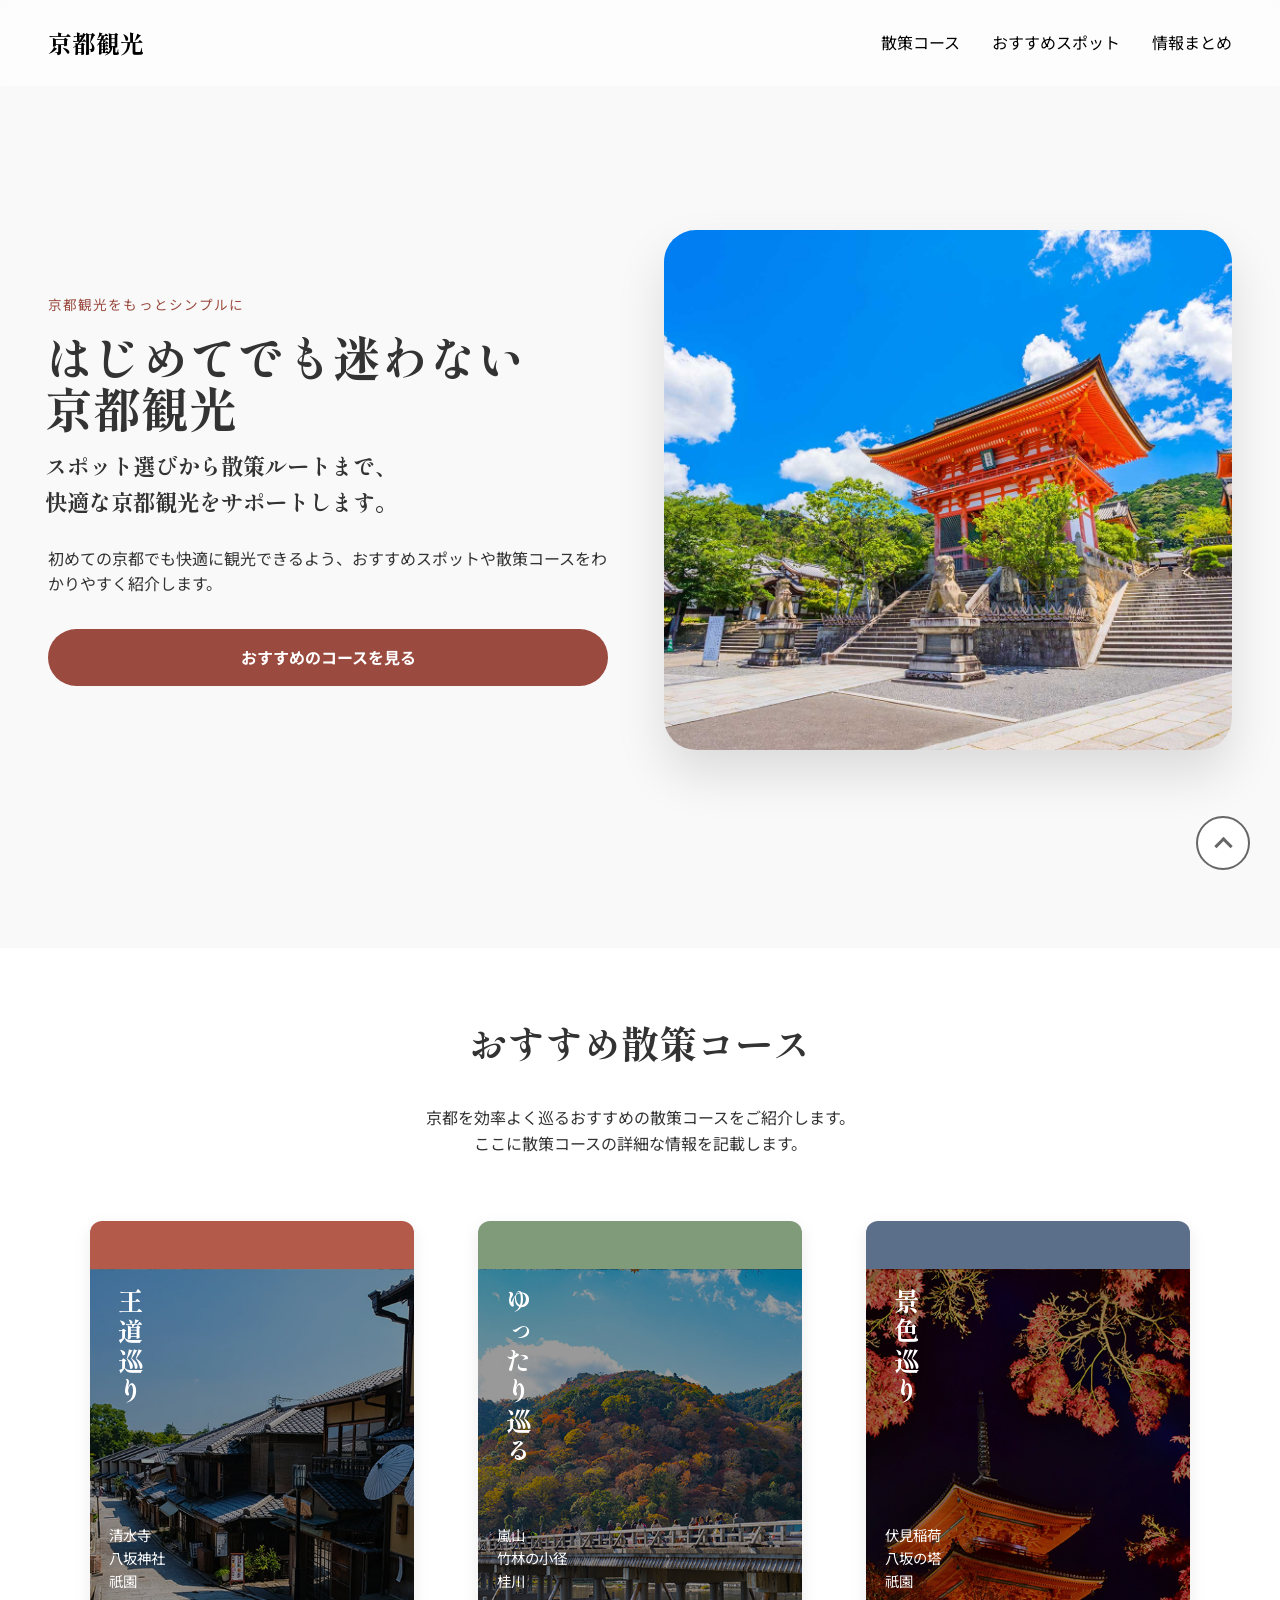
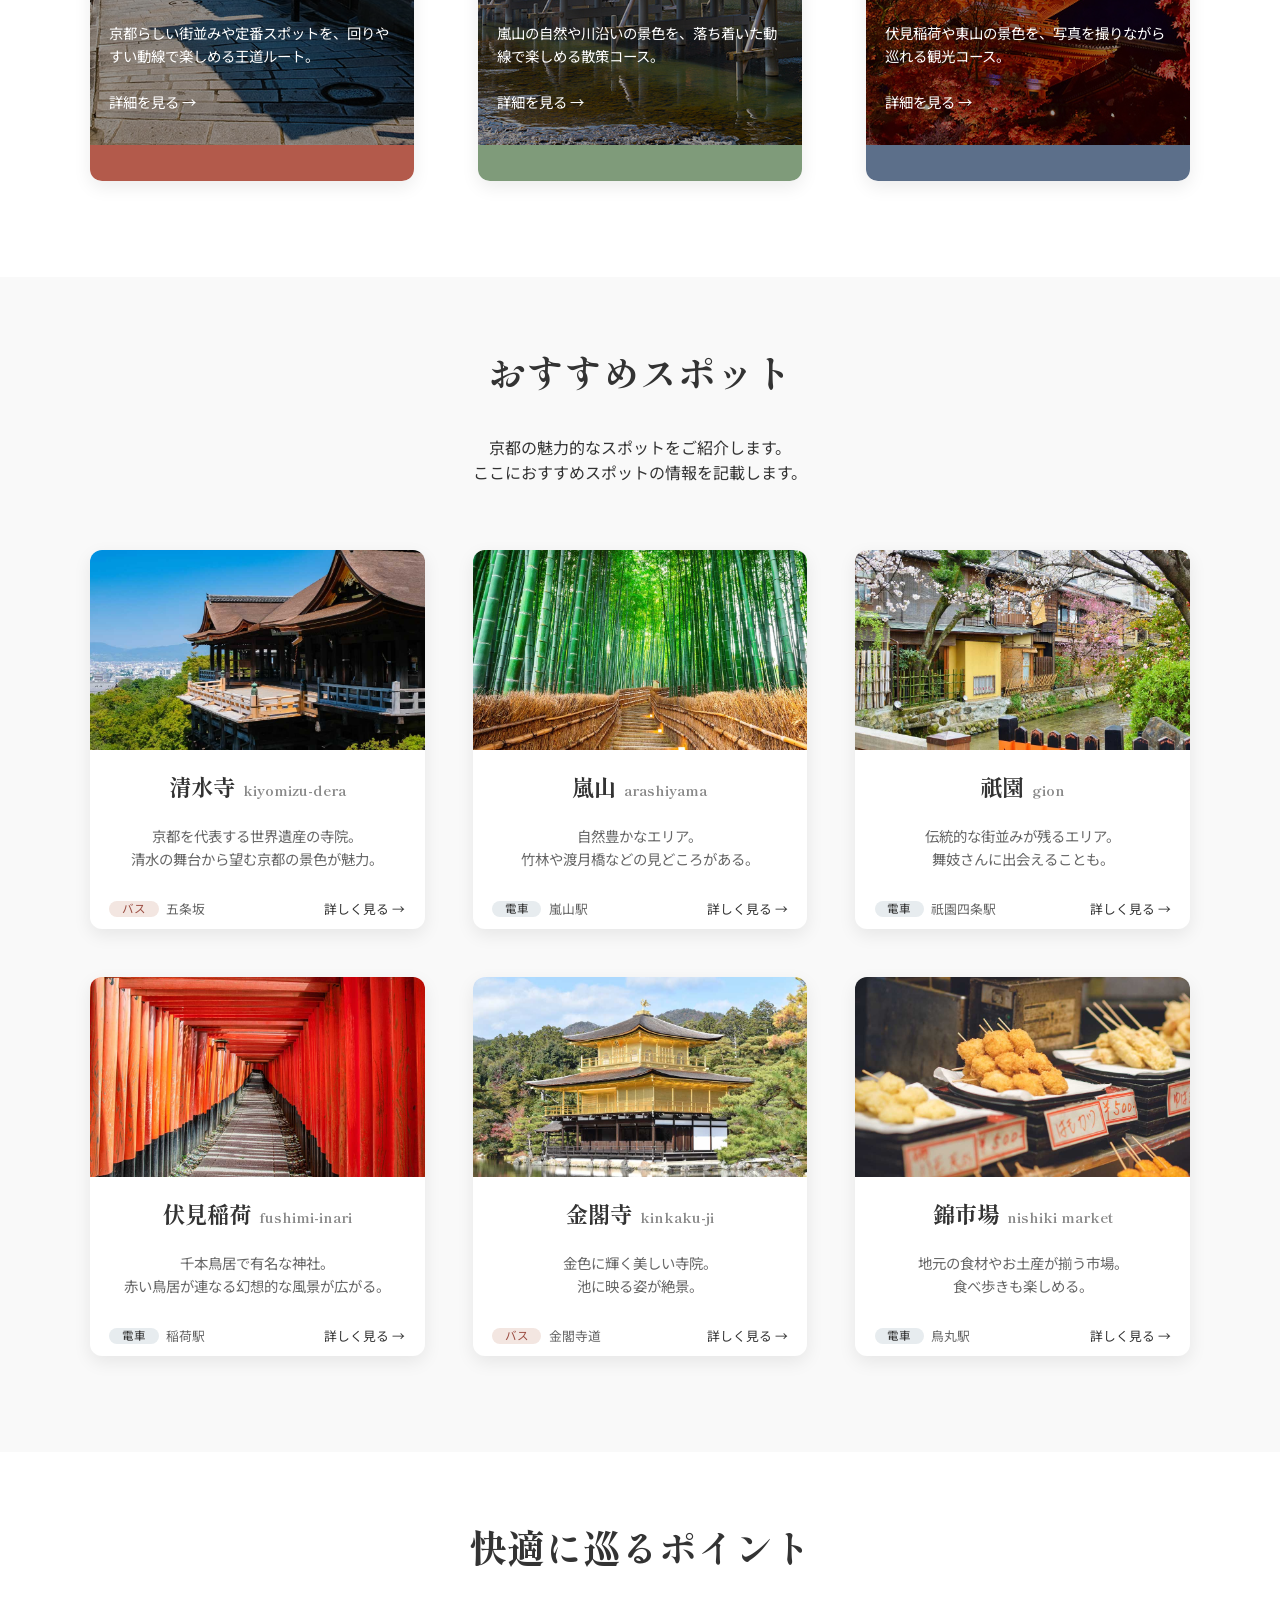
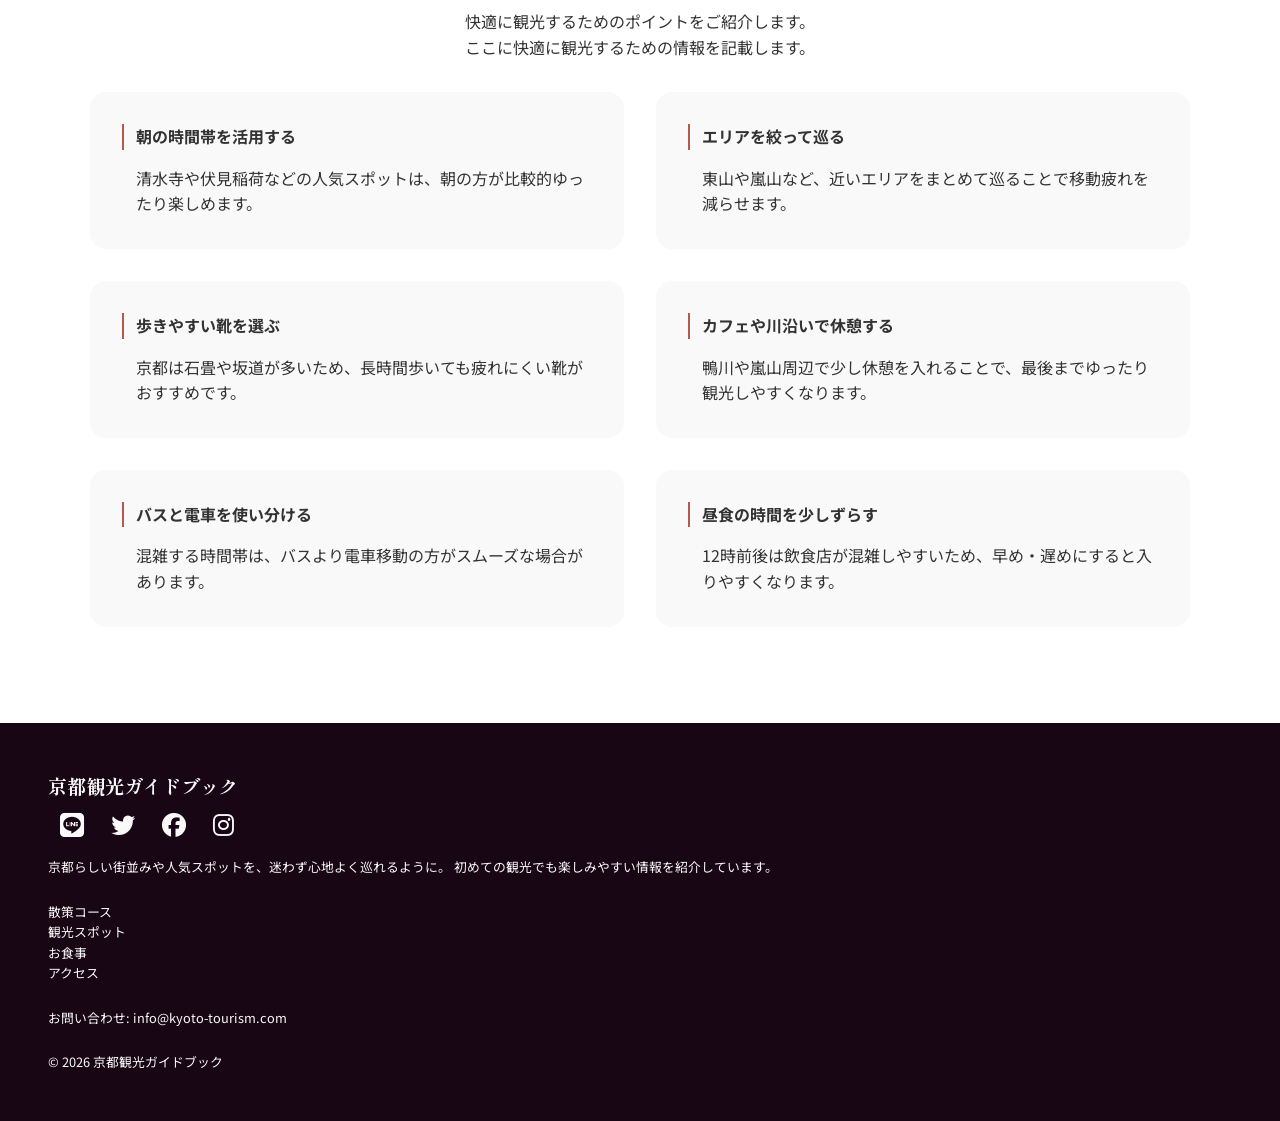
==== index.html @ 5ef88500 "テストプッシュ１回目" ====
<!DOCTYPE html>
<html>

<head>
    <meta charset="utf-8">
    <meta name="viewport" content="width=device-width, initial-scale=1.0">
    <link rel="stylesheet" href="css/stylecss.css">
    <link rel="preconnect" href="https://fonts.googleapis.com">
    <link rel="preconnect" href="https://fonts.gstatic.com" crossorigin>
    <link
        href="https://fonts.googleapis.com/css2?family=Noto+Sans+JP:wght@400;500;700&family=Shippori+Mincho:wght@400;500;700&display=swap"
        rel="stylesheet">
    <link rel="stylesheet" href="https://cdnjs.cloudflare.com/ajax/libs/font-awesome/6.5.1/css/all.min.css">
    <title>京都観光 ―― 迷わず楽しむガイドブック</title>
</head>

<body>

    <nav id="hamburger-nav">
        <div class="hamburger-menu">
            <div class="hamburger-icon" onclick="toggleMenu()">
                <span></span>
                <span></span>
                <span></span>
            </div>
            <div id="hamburger-links">
                <ul>
                    <li><a href="index.html" onclick="toggleMenu()">トップページ
                            <p>トップページに戻ります。</p>
                        </a>
                    </li>
                    <span></span>
                    <li><a href="#course-section" onclick="toggleMenu()">散策コース
                            <p>効率よく巡るおすすめの散策コースをご紹介します。</p>
                        </a>
                    </li>
                    <span></span>
                    <li><a href="#spot-section" onclick="toggleMenu()">おすすめスポット
                            <p>魅力的なスポットをご紹介します。</p>
                        </a>
                    </li>
                    <span></span>
                    <li><a href="#info-section" onclick="toggleMenu()">情報まとめ
                            <p>快適に観光するためのポイントをご紹介します。</p>
                        </a>
                    </li>
                    <span></span>
                </ul>
            </div>
        </div>
    </nav>

    <a class="pagetop" href="#">
        <div class="pagetop__arrow"></div>
    </a>

    <div class="page-content" onclick="toggleMenu()"></div>

    <header>

        <!-- headerメニュー -->

        <div class="header-container">
            <h2>
                <a href="index.html">京都観光</a>
            </h2>
            <nav id="menu-nav">
                <ul>
                    <li><a href="#course-section">散策コース</a></li>
                    <li><a href="#spot-section">おすすめスポット</a></li>
                    <li><a href="#info-section">情報まとめ</a></li>
                </ul>
            </nav>
        </div>
    </header>

    <!-- ヒーロー -->

    <main class="main-box">
        <div class="main-text">
            <p class="eyebrow">京都観光をもっとシンプルに</p>
            <h1>はじめてでも迷わない<br>京都観光</h1>
            <h2>スポット選びから散策ルートまで、<br>快適な京都観光をサポートします。</h2>
            <p>初めての京都でも快適に観光できるよう、おすすめスポットや散策コースをわかりやすく紹介します。</p>
            <a class="hero-button" href="#course-section">おすすめのコースを見る</a>
        </div>
        <div class="main-bg"></div>
    </main>

    <!-- 散策コース -->

    <section class="section-box" id="course-section">
        <h2 class="section-title">おすすめ散策コース</h2>
        <p>京都を効率よく巡るおすすめの散策コースをご紹介します。</p>
        <p>ここに散策コースの詳細な情報を記載します。</p>

        <!-- ここからリスト -->
        <ul class="course-list">
            <li class="course-card">
                <a href="course/course_01.html">
                    <div class="card-head course-1"></div>
                    <div class="card-content course-img" id="course-img-1">
                        <div class="course-title">
                            <h3>王道巡り</h3>
                            <p class="course-spots" id="course-spots-1">
                                清水寺<br>
                                八坂神社<br>
                                祇園<br>
                                <span class="space-1"></span>
                                京都らしい街並みや定番スポットを、回りやすい動線で楽しめる王道ルート。<br>
                                <span class="space-2"></span>
                                <span>詳細を見る →</span>
                            </p>
                        </div>
                    </div>
                    <div class="card-foot course-1"></div>
                </a>
            </li>
            <li class="course-card">
                <a href="course/course_02.html">
                    <div class="card-head course-2"></div>
                    <div class="card-content course-img" id="course-img-2">
                        <div class="course-title">
                            <h3>ゆったり巡る</h3>
                            <p class="course-spots" id="course-spots-2">
                                嵐山<br>
                                竹林の小径<br>
                                桂川<br>
                                <span class="space-1"></span>
                                嵐山の自然や川沿いの景色を、<br class="br-mobile">落ち着いた動線で楽しめる散策コース。<br>
                                <span class="space-2"></span>
                                <span>詳細を見る → <span>
                            </p>
                        </div>
                    </div>
                    <div class="card-foot course-2"></div>
                </a>
            </li>
            <li class="course-card">
                <a href="course/course_03.html">
                    <div class="card-head course-3"></div>
                    <div class="card-content course-img" id="course-img-3">
                        <div class="course-title">
                            <h3>景色巡り</h3>
                            <p class="course-spots" id="course-spots-3">
                                伏見稲荷<br>
                                八坂の塔<br>
                                祇園<br>
                                <span class="space-1"></span>
                                伏見稲荷や東山の景色を、<br class="br-mobile">写真を撮りながら巡れる観光コース。<br>
                                <span class="space-2"></span>
                                <span>詳細を見る → </span>
                            </p>
                        </div>
                    </div>
                    <div class="card-foot course-3"></div>
                </a>
            </li>
        </ul>
    </section>

    <!-- おすすめスポット -->

    <section class="section-box" id="spot-section">
        <h2 class="section-title">おすすめスポット</h2>
        <p>京都の魅力的なスポットをご紹介します。</p>
        <p>ここにおすすめスポットの情報を記載します。</p>


        <!-- ここからリスト -->
        <ul class="section-list">
            <li>
                <a href="spot/spot_01.html">
                    <img src="images/list-img-1.jpg" alt="清水寺">
                    <div class="card-content spot-title">
                        <h3>清水寺<span class="english-title">kiyomizu-dera</span></h3>
                        <p>京都を代表する世界遺産の寺院。<br>
                            清水の舞台から望む京都の景色が魅力。</p>
                        <div class="card-detail">
                            <span class="card-station"> <span class="transport-badge bus">バス</span>
                                五条坂
                            </span>
                            <span class="card-link">詳しく見る →</span>
                        </div>
                    </div>
                </a>
            </li>
            <li>
                <a href="spot/spot_02.html">
                    <img src="images/list-img-2.jpg" alt="嵐山">
                    <div class="card-content spot-title">
                        <h3>嵐山<span class="english-title">arashiyama</span></h3>
                        <p>自然豊かなエリア。<br>
                            竹林や渡月橋などの見どころがある。</p>
                        <div class="card-detail">
                            <span class="card-station"> <span class="transport-badge train">電車</span>
                                嵐山駅
                            </span>
                            <span class="card-link">詳しく見る →</span>
                        </div>
                    </div>
                </a>
            </li>
            <li>
                <a href="spot/spot_03.html">
                    <img src="images/list-img-3.jpg" alt="祇園">
                    <div class="card-content spot-title">
                        <h3>祇園<span class="english-title">gion</span></h3>
                        <p>伝統的な街並みが残るエリア。<br>
                            舞妓さんに出会えることも。</p>
                        <div class="card-detail">
                            <span class="card-station"> <span class="transport-badge train">電車</span>
                                祇園四条駅
                            </span>
                            <span class="card-link">詳しく見る →</span>
                        </div>
                    </div>
                </a>
            </li>
            <li>
                <a href="spot/spot_04.html">
                    <img src="images/list-img-4.jpg" alt="伏見稲荷">
                    <div class="card-content spot-title">
                        <h3>伏見稲荷<span class="english-title">fushimi-inari</span></h3>
                        <p>千本鳥居で有名な神社。<br>
                            赤い鳥居が連なる幻想的な風景が広がる。</p>
                        <div class="card-detail">
                            <span class="card-station"> <span class="transport-badge train">電車</span>
                                稲荷駅
                            </span>
                            <span class="card-link">詳しく見る →</span>
                        </div>
                    </div>
                </a>
            </li>
            <li>
                <a href="spot/spot_05.html">
                    <img src="images/list-img-5.jpg" alt="金閣寺">
                    <div class="card-content spot-title">
                        <h3>金閣寺<span class="english-title">kinkaku-ji</span></h3>
                        <p>金色に輝く美しい寺院。<br>
                            池に映る姿が絶景。</p>
                        <div class="card-detail">
                            <span class="card-station"> <span class="transport-badge bus">バス</span>
                                金閣寺道
                            </span>
                            <span class="card-link">詳しく見る →</span>
                        </div>
                    </div>
                </a>
            </li>

            <li>
                <a href="spot/spot_06.html">
                    <img src="images/list-img-6.jpg" alt="錦市場">
                    <div class="card-content spot-title">
                        <h3>錦市場<span class="english-title">nishiki market</span></h3>
                        <p>地元の食材やお土産が揃う市場。<br>
                            食べ歩きも楽しめる。</p>
                        <div class="card-detail">
                            <span class="card-station"><span class="transport-badge train">電車</span>
                                鳥丸駅
                            </span>
                            <span class="card-link">詳しく見る →</span>
                        </div>
                    </div>
                </a>
            </li>
        </ul>
    </section>

    <!-- 情報まとめ -->

    <section class="section-box" id="info-section">
        <h2 class="section-title">快適に巡るポイント</h2>
        <p>快適に観光するためのポイントをご紹介します。</p>
        <p>ここに快適に観光するための情報を記載します。</p>

        <div class="info-list">
            <div class="info-item">
                <h4>朝の時間帯を活用する</h4>
                <p>清水寺や伏見稲荷などの人気スポットは、朝の方が比較的ゆったり楽しめます。</p>
            </div>
            <div class="info-item">
                <h4>エリアを絞って巡る</h4>
                <p>東山や嵐山など、近いエリアをまとめて巡ることで移動疲れを減らせます。</p>
            </div>
            <div class="info-item">
                <h4>歩きやすい靴を選ぶ</h4>
                <p>京都は石畳や坂道が多いため、長時間歩いても疲れにくい靴がおすすめです。</p>
            </div>
            <div class="info-item">
                <h4>カフェや川沿いで休憩する</h4>
                <p>鴨川や嵐山周辺で少し休憩を入れることで、最後までゆったり観光しやすくなります。</p>
            </div>
            <div class="info-item">
                <h4>バスと電車を使い分ける</h4>
                <p>混雑する時間帯は、バスより電車移動の方がスムーズな場合があります。</p>
            </div>
            <div class="info-item">
                <h4>昼食の時間を少しずらす</h4>
                <p>12時前後は飲食店が混雑しやすいため、早め・遅めにすると入りやすくなります。</p>
            </div>
        </div>
    </section>
    <footer class="footer">
        <div class="footer-content">
            <h2>京都観光ガイドブック</h2>
            <i class="fa-brands fa-line"></i>
            <i class="fa-brands fa-twitter"></i>
            <i class="fa-brands fa-facebook"></i>
            <i class="fa-brands fa-instagram"></i>

            <p>京都らしい街並みや人気スポットを、迷わず心地よく巡れるように。
                初めての観光でも楽しみやすい情報を紹介しています。</p>
            <nav class="footer-nav">
                <ul>
                    <li><a href="#">散策コース</a></li>
                    <li><a href="#">観光スポット</a></li>
                    <li><a href="#">お食事</a></li>
                    <li><a href="#">アクセス</a></li>
                </ul>
            </nav>
            <p class="contact-info">お問い合わせ: <a href="mailto:info@kyoto-tourism.com">info@kyoto-tourism.com</a></p>
        </div>
        <p>&copy; 2026 京都観光ガイドブック</p>
    </footer>
    <script src="js/script.js"></script>
</body>

</html>
---- css/stylecss.css ----
@charset "utf-8";

:root {
    /* Primary Colors */
    --color-primary: #9a4a3f;
    --color-primary-dark: #7d3b34;
    --color-primary-medium: #b35a4b;
    
    /* Course Colors */
    --color-course-1: #b35a4b;
    --color-course-2: #7f9b7a;
    --color-course-3: #5c6f8a;
    
    /* Neutral Colors */
    --color-white: #fff;
    --color-bg-light: #f9f9f9;
    --color-bg-light-gray: #e5e4e6;
    --color-light-badge: #f3e6e1;
    
    /* Text Colors */
    --color-text-dark: #333;
    --color-text-lighter: #666;
    --color-text-lightest: #888;

    
    /* Gray Shades */
    --color-gray-light: #ddd;
    --color-gray-medium: #afafb0;
    --color-gray-badge: #e7ecef;
    
    /* Dark Colors */
    --color-dark-footer: #180614;
    --color-black: #000;
}

* {
    padding: 0;
    margin: 0;
}

html {
    overflow-y: scroll;
    scroll-behavior: smooth;
}

body {
    font-family: 'Noto Sans JP', sans-serif;
    line-height: 1.6;
    background-color: var(--color-bg-light);
    color: var(--color-text-dark);
    padding-top: 80px;
}

h1,
h2,
h3,
strong {
    font-family: 'Shippori Mincho', serif;
    font-weight: 700;
}

li {
    list-style: none;
}

a {
    text-decoration: none;
}

/* ヘッダー */
header {
    position: fixed;
    font-size: 16px;
    padding: 1.5rem 3rem;
    background-color: rgba(255, 255, 255, 0.6);
    backdrop-filter: blur(8px);
    -webkit-backdrop-filter: blur(8px);
    display: flex;
    justify-content: space-between;
    top: 0;
    left: 0;
    width: 100%;
    z-index: 1000;
    box-sizing: border-box;
    transition: background-color 0.4s ease, backdrop-filter 0.4s ease;
}

header a {
    text-decoration: none;
    color: var(--color-black);
}

.header-container {
    display: flex;
    justify-content: space-between;
    align-items: center;
    width: 100%;
}

#menu-nav ul {
    display: flex;
    list-style: none;
    gap: 2rem;
}

/* ハンバーガーメニュー */

#hamburger-nav {
    display: none;
}

.hamburger-icon {
    position: fixed;
    top: 1rem;
    right: 2rem;
    display: flex;
    flex-direction: column;
    justify-content: space-between;
    height: 24px;
    width: 30px;
    cursor: pointer;
    z-index: 1040;
}

.hamburger-icon span {
    display: block;
    width: 100%;
    height: 2px;
    background-color: var(--color-black);
}

#hamburger-links {
    position: fixed;
    top: 0;
    right: 0;
    width: 60%;
    height: 100vh;
    background: var(--color-bg-light-gray);
    border-radius: 32px 0 0 32px;
    z-index: 1030;
    transform: translateX(100%);
    transition: transform 0.4s ease;
}

#hamburger-links.open {
    transform: translateX(0);
}

#hamburger-links ul {
    display: flex;
    flex-direction: column;
    justify-content: flex-start;
    height: 60%;
    padding: 8rem 3rem 0;
    list-style: none;
    z-index: 1020;
}

#hamburger-links a {
    font-size: 1rem;
    color: var(--color-black);
    text-decoration: none;
}

#hamburger-links li {
    list-style: none;
    margin-top: 20px;
}


#hamburger-links span {
    display: block;
    width: 100%;
    height: 2px;
    background-color: var(--color-black);
    margin-bottom: 20px;
}

#hamburger-links p {
    color: var(--color-text-lighter);
    font-size: 0.6rem;
    margin-bottom: 8px;
}

/* アイコン変形 */

.hamburger-icon span:first-child {
    opacity: 1;
    transform: none;
}

.hamburger-icon.open span:first-child {
    transform: rotate(45deg) translate(10px, 5px);
}

.hamburger-icon.open span:nth-child(2) {
    opacity: 0;
}

.hamburger-icon.open span:last-child {
    transform: rotate(-45deg) translate(10px, -5px);
}

.hamburger-icon.open {
    transform: translateX(-20px);
}

.hamburger-icon span {
    transition: transform 0.3s ease, opacity 0.3s ease;
}

/* ブラー */

.page-content {
    position: fixed;
    inset: 0;
    backdrop-filter: blur(4px);
    -webkit-backdrop-filter: blur(4px);
    background: rgba(255, 255, 255, 0.1);
    opacity: 0;
    visibility: hidden;
    pointer-events: none;
    transition: opacity 0.4s ease, visibility 0.4s ease;
    z-index: 1010;
}

.page-content.blur {
    opacity: 1;
    visibility: visible;
    pointer-events: auto;
}

/* ページ全体のスクロール制御 */

body.no-scroll,
html.no-scroll {
    overflow: hidden;
}

/* 下線アニメーション */
#menu-nav a {
    display: inline-block;
    padding: 5px 0;
    position: relative;
    color: var(--color-black);
    text-decoration: none;
}

#menu-nav a::after {
    content: "";
    position: absolute;
    left: 0;
    bottom: 0;
    width: 100%;
    height: 1px;
    background-color: var(--color-black);
    transform: scaleX(0);
    transform-origin: left center;
    transition: transform 0.3s ease;
}

#menu-nav a:hover::after,
#menu-nav a:focus::after {
    transform: scaleX(1);
}

/* トップページに移動 */

.pagetop {
    height: 50px;
    width: 50px;
    position: fixed;
    right: 30px;
    bottom: 30px;
    background: var(--color-white);
    border: solid 2px var(--color-text-lighter);
    border-radius: 50%;
    display: flex;
    justify-content: center;
    align-items: center;
    z-index: 10;
}

.pagetop__arrow {
    height: 10px;
    width: 10px;
    border-top: 3px solid var(--color-text-lighter);
    border-right: 3px solid var(--color-text-lighter);
    transform: translateY(20%) rotate(-45deg);
}





/* トップ画像 */

.main-box {
    min-height: calc(100vh - 80px);
    display: grid;
    grid-template-columns: minmax(0, 1fr) minmax(0, 1fr);
    align-items: center;
    gap: 3rem;
    padding: 0 3rem 3rem;
}

.main-text {
    max-width: 560px;
    margin: 0;
    display: flex;
    flex-direction: column;
    justify-content: center;
}

.eyebrow {
    display: inline-block;
    font-size: 0.85rem;
    letter-spacing: 0.08em;
    color: var(--color-primary);
    text-transform: uppercase;
    margin-bottom: 1rem;
}

.main-text h1 {
    font-size: 3rem;
    line-height: 1.05;
    margin-bottom: 1rem;
    margin-left: -3px;
    white-space: nowrap;
}

.main-text h2 {
    font-size: 1.4rem;
    line-height: 1.6;
    margin-bottom: 1.6rem;
    margin-left: -3px;
    white-space: nowrap;
}

.hero-button {
    display: inline-flex;
    align-items: center;
    justify-content: center;
    padding: 1rem 1.8rem;
    margin-top: 32px;
    border-radius: 999px;
    background-color: var(--color-primary);
    color: var(--color-white);
    text-decoration: none;
    font-weight: 700;
    transition: background-color 0.2s ease, transform 0.2s ease;
}

.hero-button:hover,
.hero-button:focus {
    background-color: var(--color-primary-dark);
    transform: translateY(-1px);
}

.main-bg {
    width: 100%;
    min-height: 520px;
    background-image: url(../images/main-img.jpg);
    background-size: cover;
    background-position: center;
    border-radius: 32px;
    box-shadow: 0 24px 50px rgba(0, 0, 0, 0.12);
}

/* 各要素タイトル系 */
.section-box {
    padding: 4rem 3rem 6rem;
    margin: 0 auto;
    text-align: center;
}

.section-box h2 {
    font-size: 2.4rem;
    margin-bottom: 2rem;
}

.english-title {
    font-size: 0.9rem;
    color: var(--color-text-lightest);
    margin-left: 0.5rem;
}

.section-box>* {
    max-width: 1100px;
    margin-left: auto;
    margin-right: auto;
}

/* セクション前提設定 */

.section-list {
    display: grid;
    grid-template-columns: repeat(3, 1fr);
    gap: 3rem;
    margin-top: 4rem;
}

.section-list li {
    list-style: none;
    background: var(--color-white);
    border-radius: 12px;
    overflow: hidden;
    box-shadow: 0 6px 18px rgba(0, 0, 0, 0.08);
    transition: transform .2s ease, box-shadow .2s ease;
}

.section-list li:hover {
    transform: translateY(-6px);
    box-shadow: 0 12px 28px rgba(0, 0, 0, 0.12);
}

.section-list a {
    display: block;
    text-decoration: none;
    color: inherit;
}

.card-content {
    display: flex;
    flex-direction: column;
    padding: 1.2rem 1.2rem 0.6rem;
    text-align: center;
}

.card-content h3 {
    font-size: 1.4rem;
    margin-bottom: 1.2rem;
    flex-shrink: 0;
}

.card-content p {
    font-size: 0.9rem;
    flex: 1;
    overflow: hidden;
}

/* 散策コース */

#course-section {
    background-color: var(--color-white);
}

.course-list {
    display: grid;
    grid-template-columns: repeat(3, 1fr);
    gap: 4rem;
    margin-top: 4rem;
}

.course-list li {
    list-style: none;
    background: var(--color-white);
    border-radius: 12px;
    overflow: hidden;
    box-shadow: 0 6px 18px rgba(0, 0, 0, 0.08);
    transition: transform .2s ease, box-shadow .2s ease;
}

.course-list li:hover {
    transform: translateY(-6px);
    box-shadow: 0 12px 28px rgba(0, 0, 0, 0.12);
}

.course-list a {
    display: block;
    text-decoration: none;
    color: inherit;
}

.course-card {
    display: flex;
    flex-direction: column;
    height: 100%;
}

.card-head {
    height: 48px;
    width: 100%;
}

.card-foot {
    height: 36px;
    width: 100%;
}

.course-1 {
    background-color: var(--color-course-1);

}

.course-2 {
    background-color: var(--color-course-2);
}

.course-3 {
    background-color: var(--color-course-3);
}

.course-img {
    background-size: cover;
    background-position: center;
    position: relative;
    height: 448px;
}

.course-img::before {
    z-index: 10;
    content: "";
    position: absolute;
    top: 0;
    left: 0;
    width: 100%;
    height: 100%;
    background-color: rgba(0, 0, 0, 0.4);
    opacity: 1;
    transition: opacity 0.2s;
}

.course-img:hover::before {
    opacity: 0.4;
}

#course-img-1 {
    background-image: url(../images/course-img-1.jpg);
}

#course-img-2 {
    background-image: url(../images/course-img-2.jpg);
}

#course-img-3 {
    background-image: url(../images/course-img-3.jpg);
}

.course-title {
    position: relative;
    z-index: 20;
    color: var(--color-white);
    display: flex;
    flex-direction: column;
    height: 100%;
}

.course-title h3 {
    writing-mode: vertical-lr;
    letter-spacing: 0.25rem;
    font-size: 1.6rem;
}

.course-spots {
    padding: 0;
    text-align: left;
}

#course-spots-1 {
    margin-top: 6rem;
}

#course-spots-2 {
    margin-top: 2.25rem;
}

#course-spots-3 {
    margin-top: 6rem;
}

.space-1 {
    display: inline-block;
    width: 100%;
    height: 1.5rem;
}

.space-2 {
    display: inline-block;
    width: 100%;
    height: 0.5rem;
}

.br-mobile {
    display: none;
}

/* カードの内容 */

.section-list img {
    width: 100%;
    height: 200px;
    object-fit: cover;
    display: block;
}

.spot-title {
    height: 150px;
}

.spot-title p {
    color: var(--color-text-lighter);
}

.card-detail {
    display: flex;
    justify-content: space-between;
    align-items: center;
    gap: 1rem;
    margin-top: auto;
    flex-shrink: 0;
}

.card-station {
    display: inline-flex;
    align-items: center;
    color: var(--color-text-lighter);
    font-size: 0.8rem;
    gap: 0.45rem;
    line-height: 1.2;
}

.transport-badge {
    display: inline-flex;
    align-items: center;
    justify-content: center;
    min-width: 2.2rem;
    padding: 0.15rem 0.45rem;
    border-radius: 999px;
    font-size: 0.72rem;
    line-height: 1;
    flex-shrink: 0;
}

.transport-badge.bus {
    background: var(--color-light-badge);
    color: var(--color-primary);
}

.transport-badge.train {
    background: var(--color-gray-badge);
    color: var(    --color-text-dark);
}

.card-link {
    color: var(--color-text-dark);
    white-space: nowrap;
    font-size: 0.8rem;
    transition: color 0.2s ease;
}

.card-link:hover {
    color: var(--color-primary);
}

/* 情報まとめ */
#info-section {
    background-color: var(--color-white);
}

.info-list {
    text-align: left;
    padding: 2rem 2rem 0 2rem;
    display: grid;
    grid-template-columns: repeat(2, 1fr);
    gap: 2rem;

}

.info-item {
    background-color: var(--color-bg-light);
    border-radius: 16px;
    padding: 2rem;
}

.info-item h4 {
    border-left: 2px solid var(--color-primary-medium);
    padding-left: 0.75rem;
    margin-bottom: 1rem;
}

.info-item p {
    padding-left: 0.875rem;
}

/* フッター */

footer {
    text-align: left;
    font-size: 0.8rem;
    color: var(--color-bg-light);
    background-color: var(--color-dark-footer);
    padding: 3rem 3rem;
}

.footer-content p{
    margin: 0.5rem 0;
}

.fa-brands {
    color: var(--color-bg-light);
    font-size: 1.5rem;
    margin: 0.75rem;
}

.contact-info {
    padding: 1rem 0;
}

.contact-info a {
    text-decoration: none;
    color: var(--color-bg-light);
}

.footer-nav a {
    text-decoration: none;
    color: var(--color-bg-light);
}

.footer-nav {
    margin-top: 1.5rem;
}

.footer-nav a:hover {
    text-decoration: underline;
}
/* メディアクエリ */

@media screen and (max-width: 1050px) {

    h1 {
        font-size: 1.5rem;
    }

    p {
        font-size: 0.9rem;
    }

    header {
        padding: 1rem 2.5rem;
        font-size: 14px;
    }

    .main-text {
        margin: 0 auto;
    }

    .main-box {
        grid-template-columns: 1fr;
        padding: 0 2rem 2rem;
    }

    .main-bg {
        min-height: 320px;
    }

    .section-list {
        grid-template-columns: repeat(2, minmax(0, 1fr));
        gap: 2.5rem;
    }

    .course-list {
        grid-template-columns: 1fr;
        gap: 1.5rem;
    }

    #course-spots-1 {
        margin-top: 5rem;
    }

    #course-spots-2 {
        margin-top: 1.25rem;
    }

    #course-spots-3 {
        margin-top: 5rem;
    }

    .course-img {
        height: 400px;
    }

    .info-list {
        grid-template-columns: 1fr;

    }
}


@media screen and (max-width: 660px) {

    h1 {
        font-size: 1.2rem;
    }

    p {
        font-size: 0.8rem;
    }

    .card-content h3 {
    font-size: 1.2rem;
    margin-bottom: 1rem;
}

    .card-content p {
        font-size: 0.8rem;
    }


    .section-box h2 {
        font-size: 1.6rem;
    }

    .section-box h3 {
        font-size: 1.5rem;
    }

    header {
        padding: 1rem 2rem;
        font-size: 12px;
    }

    #menu-nav {
        display: none;
    }

    #hamburger-nav {
        display: block;
    }

    .main-text h1 {
        font-size: 2rem;
    }

    .main-text h2 {
        font-size: 1rem;
    }

    .main-box {
        gap: 4rem;
    }

    .main-bg {
        min-height: 280px;
    }

    .hero-button {
        width: 100%;
        max-width: 320px;
        padding: 1rem 0;
    }

    .section-list {
        grid-template-columns: 1fr;
        gap: 1.5rem;
    }

    .course-title h3 {
        writing-mode: horizontal-tb;
    }

    .course-img {
        height: 380px;
    }

    #course-spots-1 {
        margin-top: 6rem;
    }

    #course-spots-2 {
        margin-top: 6rem;
    }

    #course-spots-3 {
        margin-top: 6rem;
    }

    .br-mobile {
        display: inline-block;
    }

}
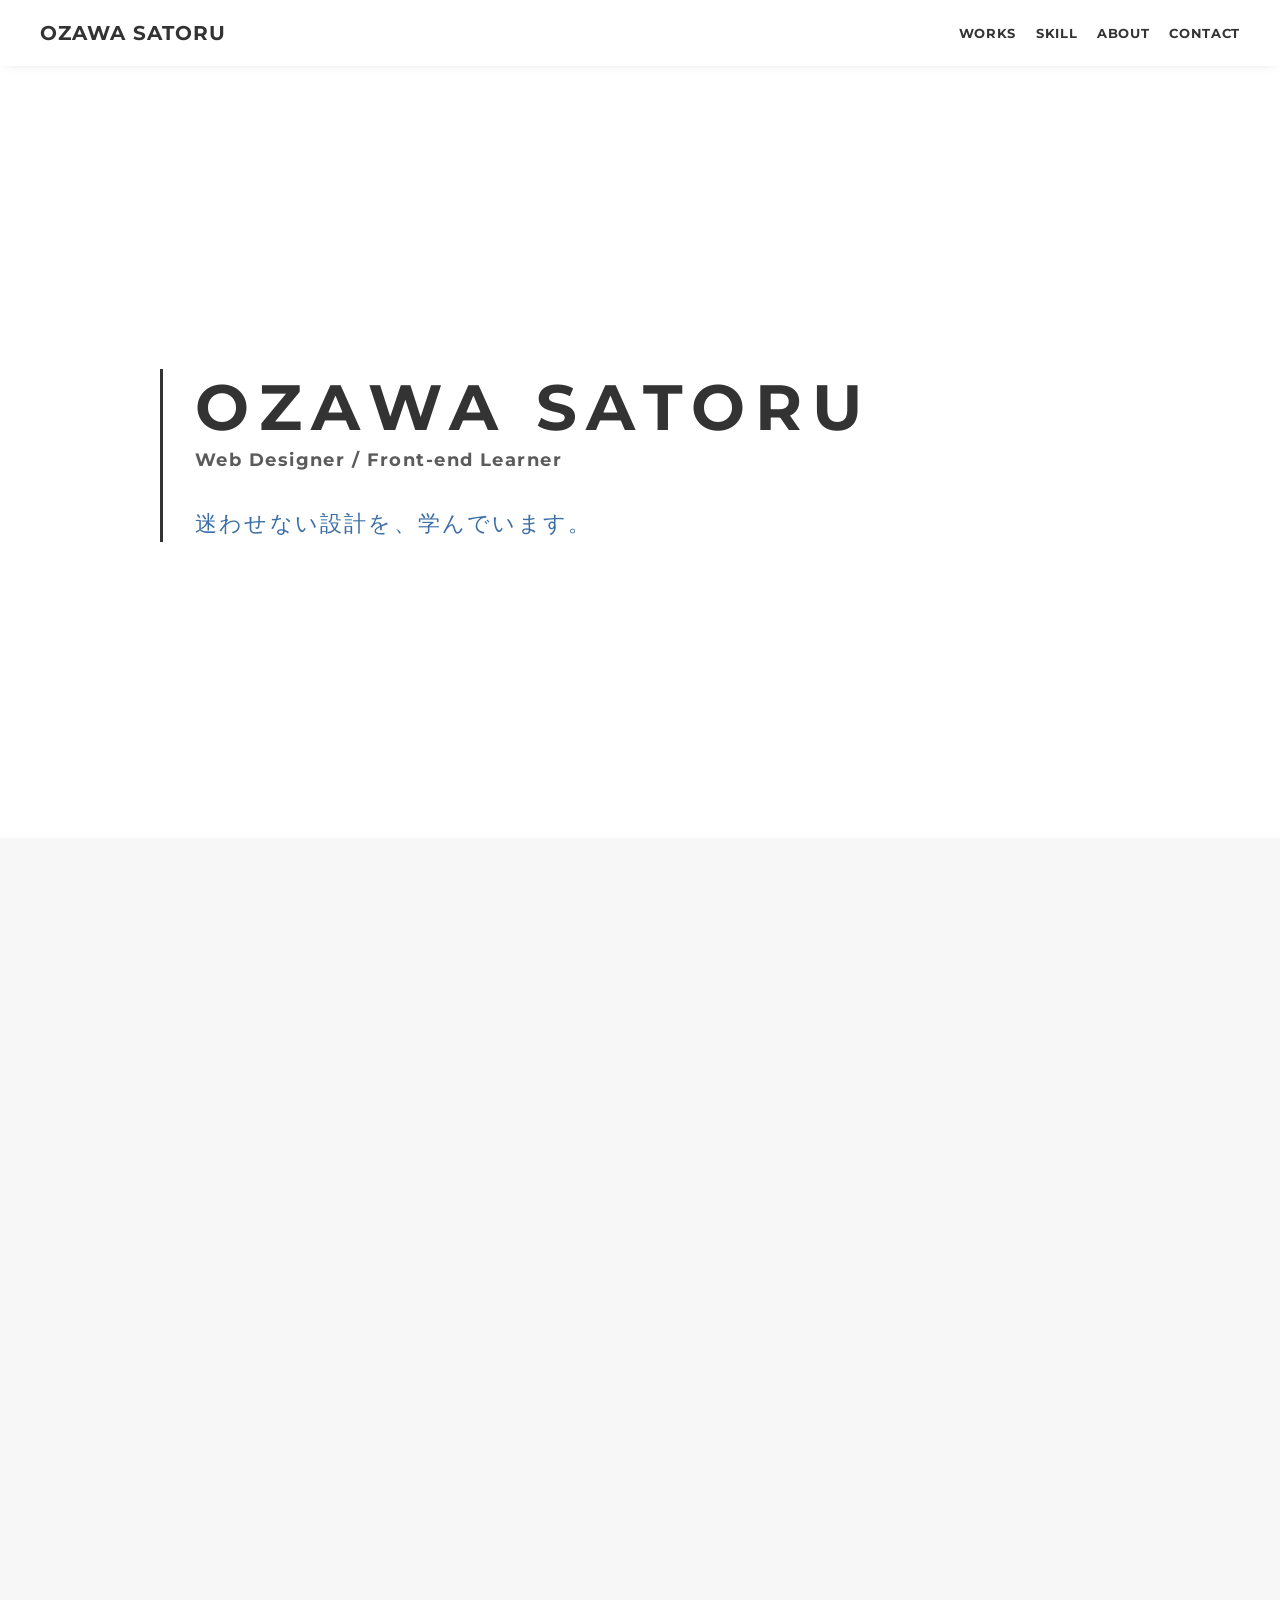
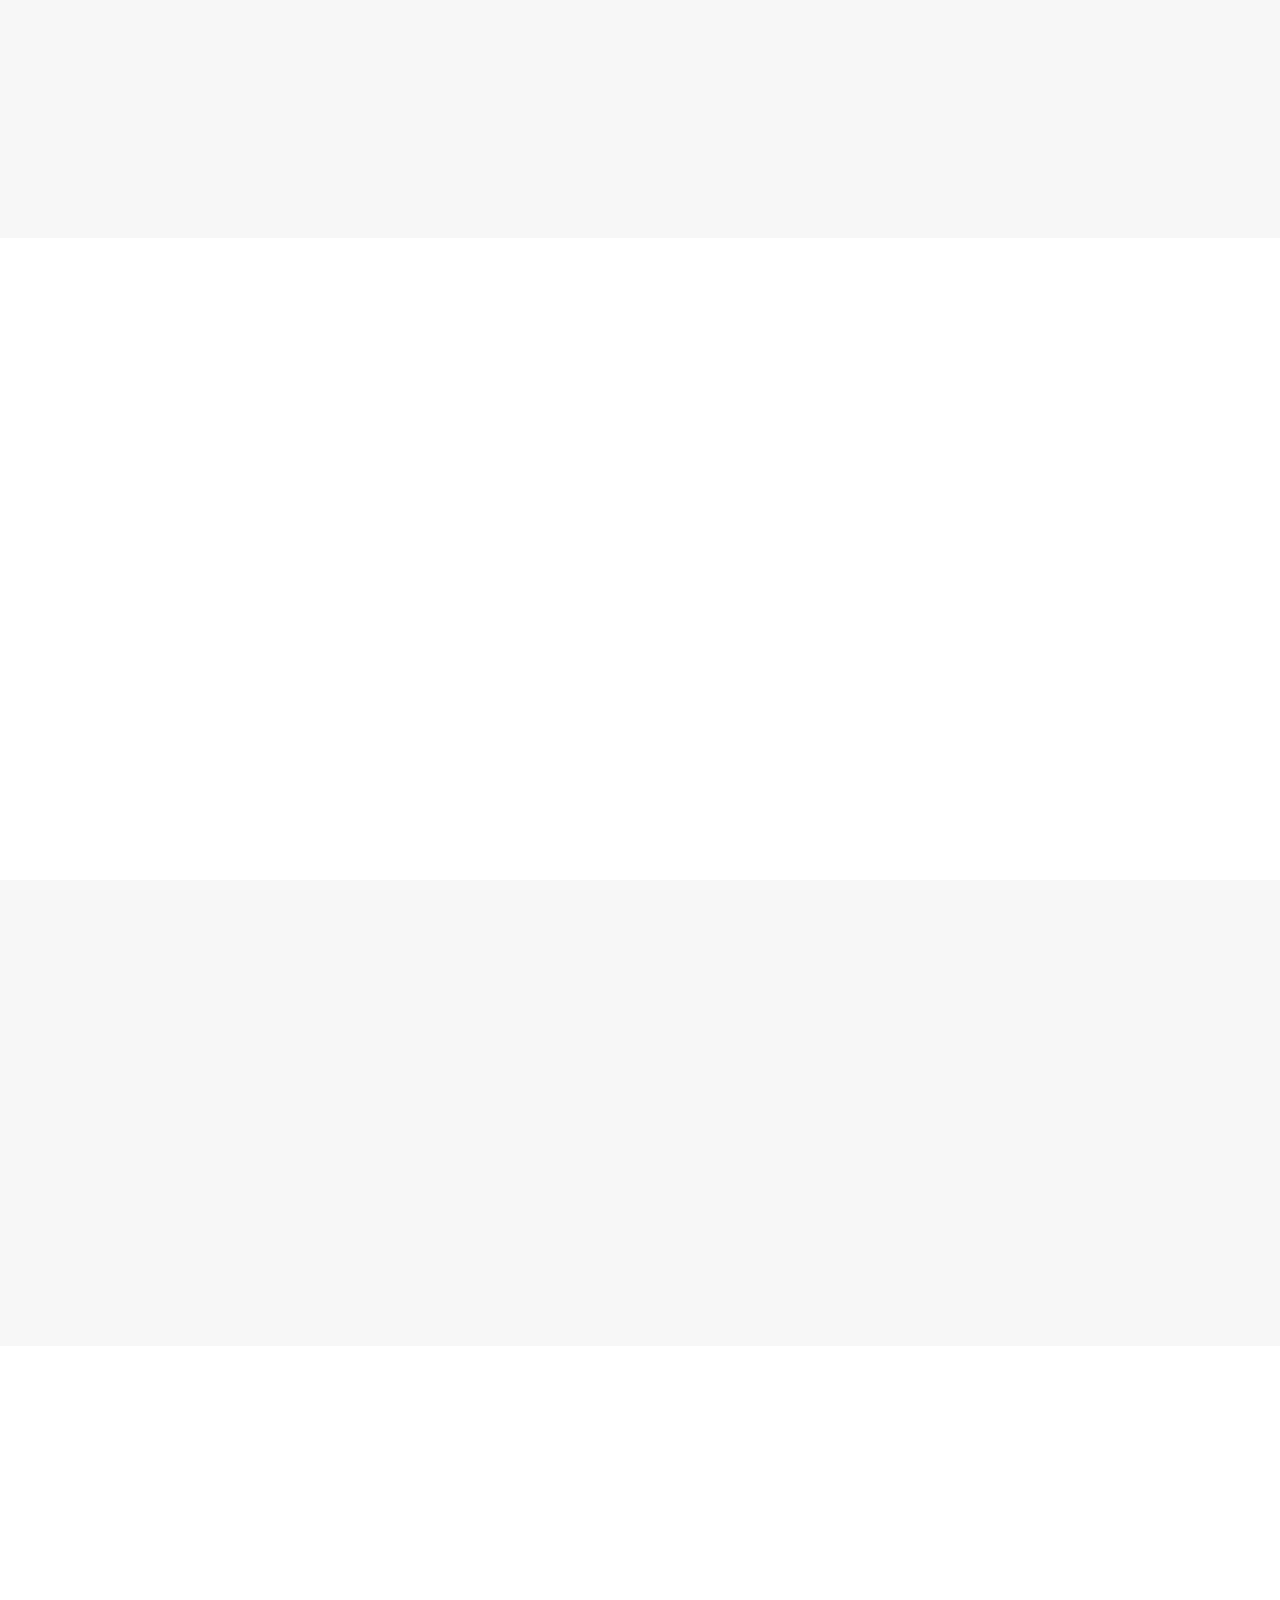
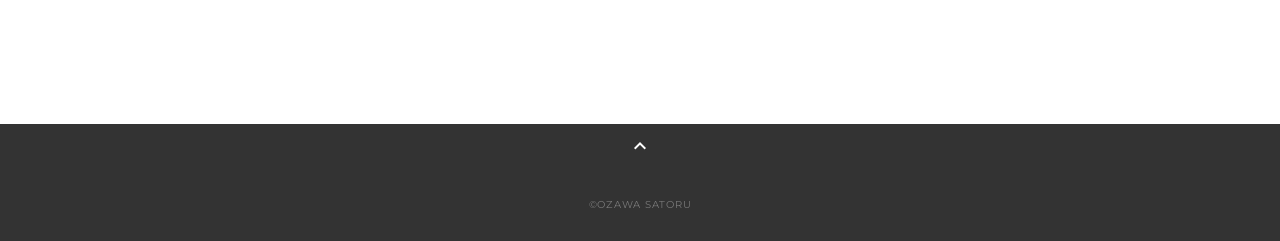
==== commit a03b02f2: "Replace portfolio with new version" ====
--- a/index.html
+++ b/index.html
@@ -1,331 +1,232 @@
-<!DOCTYPE html>
-<html>
-
-<head>
-    <meta charset="utf-8">
-    <meta name="viewport" content="width=device-width, initial-scale=1.0">
-    <link rel="stylesheet" href="css/stylecss.css">
-    <link rel="preconnect" href="https://fonts.googleapis.com">
-    <link rel="preconnect" href="https://fonts.gstatic.com" crossorigin>
-    <link
-        href="https://fonts.googleapis.com/css2?family=Noto+Sans+JP:wght@400;500;700&family=Shippori+Mincho:wght@400;500;700&display=swap"
-        rel="stylesheet">
-    <link rel="stylesheet" href="https://cdnjs.cloudflare.com/ajax/libs/font-awesome/6.5.1/css/all.min.css">
-    <title>京都観光 ―― 迷わず楽しむガイドブック</title>
-</head>
-
-<body>
-
-    <nav id="hamburger-nav">
-        <div class="hamburger-menu">
-            <div class="hamburger-icon" onclick="toggleMenu()">
-                <span></span>
-                <span></span>
-                <span></span>
-            </div>
-            <div id="hamburger-links">
-                <ul>
-                    <li><a href="index.html" onclick="toggleMenu()">トップページ
-                            <p>トップページに戻ります。</p>
-                        </a>
-                    </li>
-                    <span></span>
-                    <li><a href="#course-section" onclick="toggleMenu()">散策コース
-                            <p>効率よく巡るおすすめの散策コースをご紹介します。</p>
-                        </a>
-                    </li>
-                    <span></span>
-                    <li><a href="#spot-section" onclick="toggleMenu()">おすすめスポット
-                            <p>魅力的なスポットをご紹介します。</p>
-                        </a>
-                    </li>
-                    <span></span>
-                    <li><a href="#info-section" onclick="toggleMenu()">情報まとめ
-                            <p>快適に観光するためのポイントをご紹介します。</p>
-                        </a>
-                    </li>
-                    <span></span>
-                </ul>
-            </div>
-        </div>
-    </nav>
-
-    <a class="pagetop" href="#">
-        <div class="pagetop__arrow"></div>
-    </a>
-
-    <div class="page-content" onclick="toggleMenu()"></div>
-
-    <header>
-
-        <!-- headerメニュー -->
-
-        <div class="header-container">
-            <h2>
-                <a href="index.html">京都観光</a>
-            </h2>
-            <nav id="menu-nav">
-                <ul>
-                    <li><a href="#course-section">散策コース</a></li>
-                    <li><a href="#spot-section">おすすめスポット</a></li>
-                    <li><a href="#info-section">情報まとめ</a></li>
-                </ul>
-            </nav>
-        </div>
-    </header>
-
-    <!-- ヒーロー -->
-
-    <main class="main-box">
-        <div class="main-text">
-            <p class="eyebrow">京都観光をもっとシンプルに</p>
-            <h1>はじめてでも迷わない<br>京都観光</h1>
-            <h2>スポット選びから散策ルートまで、<br>快適な京都観光をサポートします。</h2>
-            <p>初めての京都でも快適に観光できるよう、おすすめスポットや散策コースをわかりやすく紹介します。</p>
-            <a class="hero-button" href="#course-section">おすすめのコースを見る</a>
-        </div>
-        <div class="main-bg"></div>
-    </main>
-
-    <!-- 散策コース -->
-
-    <section class="section-box" id="course-section">
-        <h2 class="section-title">おすすめ散策コース</h2>
-        <p>京都を効率よく巡るおすすめの散策コースをご紹介します。</p>
-        <p>ここに散策コースの詳細な情報を記載します。</p>
-
-        <!-- ここからリスト -->
-        <ul class="course-list">
-            <li class="course-card">
-                <a href="course/course_01.html">
-                    <div class="card-head course-1"></div>
-                    <div class="card-content course-img" id="course-img-1">
-                        <div class="course-title">
-                            <h3>王道巡り</h3>
-                            <p class="course-spots" id="course-spots-1">
-                                清水寺<br>
-                                八坂神社<br>
-                                祇園<br>
-                                <span class="space-1"></span>
-                                京都らしい街並みや定番スポットを、回りやすい動線で楽しめる王道ルート。<br>
-                                <span class="space-2"></span>
-                                <span>詳細を見る →</span>
-                            </p>
-                        </div>
-                    </div>
-                    <div class="card-foot course-1"></div>
-                </a>
-            </li>
-            <li class="course-card">
-                <a href="course/course_02.html">
-                    <div class="card-head course-2"></div>
-                    <div class="card-content course-img" id="course-img-2">
-                        <div class="course-title">
-                            <h3>ゆったり巡る</h3>
-                            <p class="course-spots" id="course-spots-2">
-                                嵐山<br>
-                                竹林の小径<br>
-                                桂川<br>
-                                <span class="space-1"></span>
-                                嵐山の自然や川沿いの景色を、<br class="br-mobile">落ち着いた動線で楽しめる散策コース。<br>
-                                <span class="space-2"></span>
-                                <span>詳細を見る → <span>
-                            </p>
-                        </div>
-                    </div>
-                    <div class="card-foot course-2"></div>
-                </a>
-            </li>
-            <li class="course-card">
-                <a href="course/course_03.html">
-                    <div class="card-head course-3"></div>
-                    <div class="card-content course-img" id="course-img-3">
-                        <div class="course-title">
-                            <h3>景色巡り</h3>
-                            <p class="course-spots" id="course-spots-3">
-                                伏見稲荷<br>
-                                八坂の塔<br>
-                                祇園<br>
-                                <span class="space-1"></span>
-                                伏見稲荷や東山の景色を、<br class="br-mobile">写真を撮りながら巡れる観光コース。<br>
-                                <span class="space-2"></span>
-                                <span>詳細を見る → </span>
-                            </p>
-                        </div>
-                    </div>
-                    <div class="card-foot course-3"></div>
-                </a>
-            </li>
-        </ul>
-    </section>
-
-    <!-- おすすめスポット -->
-
-    <section class="section-box" id="spot-section">
-        <h2 class="section-title">おすすめスポット</h2>
-        <p>京都の魅力的なスポットをご紹介します。</p>
-        <p>ここにおすすめスポットの情報を記載します。</p>
-
-
-        <!-- ここからリスト -->
-        <ul class="section-list">
-            <li>
-                <a href="spot/spot_01.html">
-                    <img src="images/list-img-1.jpg" alt="清水寺">
-                    <div class="card-content spot-title">
-                        <h3>清水寺<span class="english-title">kiyomizu-dera</span></h3>
-                        <p>京都を代表する世界遺産の寺院。<br>
-                            清水の舞台から望む京都の景色が魅力。</p>
-                        <div class="card-detail">
-                            <span class="card-station"> <span class="transport-badge bus">バス</span>
-                                五条坂
-                            </span>
-                            <span class="card-link">詳しく見る →</span>
-                        </div>
-                    </div>
-                </a>
-            </li>
-            <li>
-                <a href="spot/spot_02.html">
-                    <img src="images/list-img-2.jpg" alt="嵐山">
-                    <div class="card-content spot-title">
-                        <h3>嵐山<span class="english-title">arashiyama</span></h3>
-                        <p>自然豊かなエリア。<br>
-                            竹林や渡月橋などの見どころがある。</p>
-                        <div class="card-detail">
-                            <span class="card-station"> <span class="transport-badge train">電車</span>
-                                嵐山駅
-                            </span>
-                            <span class="card-link">詳しく見る →</span>
-                        </div>
-                    </div>
-                </a>
-            </li>
-            <li>
-                <a href="spot/spot_03.html">
-                    <img src="images/list-img-3.jpg" alt="祇園">
-                    <div class="card-content spot-title">
-                        <h3>祇園<span class="english-title">gion</span></h3>
-                        <p>伝統的な街並みが残るエリア。<br>
-                            舞妓さんに出会えることも。</p>
-                        <div class="card-detail">
-                            <span class="card-station"> <span class="transport-badge train">電車</span>
-                                祇園四条駅
-                            </span>
-                            <span class="card-link">詳しく見る →</span>
-                        </div>
-                    </div>
-                </a>
-            </li>
-            <li>
-                <a href="spot/spot_04.html">
-                    <img src="images/list-img-4.jpg" alt="伏見稲荷">
-                    <div class="card-content spot-title">
-                        <h3>伏見稲荷<span class="english-title">fushimi-inari</span></h3>
-                        <p>千本鳥居で有名な神社。<br>
-                            赤い鳥居が連なる幻想的な風景が広がる。</p>
-                        <div class="card-detail">
-                            <span class="card-station"> <span class="transport-badge train">電車</span>
-                                稲荷駅
-                            </span>
-                            <span class="card-link">詳しく見る →</span>
-                        </div>
-                    </div>
-                </a>
-            </li>
-            <li>
-                <a href="spot/spot_05.html">
-                    <img src="images/list-img-5.jpg" alt="金閣寺">
-                    <div class="card-content spot-title">
-                        <h3>金閣寺<span class="english-title">kinkaku-ji</span></h3>
-                        <p>金色に輝く美しい寺院。<br>
-                            池に映る姿が絶景。</p>
-                        <div class="card-detail">
-                            <span class="card-station"> <span class="transport-badge bus">バス</span>
-                                金閣寺道
-                            </span>
-                            <span class="card-link">詳しく見る →</span>
-                        </div>
-                    </div>
-                </a>
-            </li>
-
-            <li>
-                <a href="spot/spot_06.html">
-                    <img src="images/list-img-6.jpg" alt="錦市場">
-                    <div class="card-content spot-title">
-                        <h3>錦市場<span class="english-title">nishiki market</span></h3>
-                        <p>地元の食材やお土産が揃う市場。<br>
-                            食べ歩きも楽しめる。</p>
-                        <div class="card-detail">
-                            <span class="card-station"><span class="transport-badge train">電車</span>
-                                鳥丸駅
-                            </span>
-                            <span class="card-link">詳しく見る →</span>
-                        </div>
-                    </div>
-                </a>
-            </li>
-        </ul>
-    </section>
-
-    <!-- 情報まとめ -->
-
-    <section class="section-box" id="info-section">
-        <h2 class="section-title">快適に巡るポイント</h2>
-        <p>快適に観光するためのポイントをご紹介します。</p>
-        <p>ここに快適に観光するための情報を記載します。</p>
-
-        <div class="info-list">
-            <div class="info-item">
-                <h4>朝の時間帯を活用する</h4>
-                <p>清水寺や伏見稲荷などの人気スポットは、朝の方が比較的ゆったり楽しめます。</p>
-            </div>
-            <div class="info-item">
-                <h4>エリアを絞って巡る</h4>
-                <p>東山や嵐山など、近いエリアをまとめて巡ることで移動疲れを減らせます。</p>
-            </div>
-            <div class="info-item">
-                <h4>歩きやすい靴を選ぶ</h4>
-                <p>京都は石畳や坂道が多いため、長時間歩いても疲れにくい靴がおすすめです。</p>
-            </div>
-            <div class="info-item">
-                <h4>カフェや川沿いで休憩する</h4>
-                <p>鴨川や嵐山周辺で少し休憩を入れることで、最後までゆったり観光しやすくなります。</p>
-            </div>
-            <div class="info-item">
-                <h4>バスと電車を使い分ける</h4>
-                <p>混雑する時間帯は、バスより電車移動の方がスムーズな場合があります。</p>
-            </div>
-            <div class="info-item">
-                <h4>昼食の時間を少しずらす</h4>
-                <p>12時前後は飲食店が混雑しやすいため、早め・遅めにすると入りやすくなります。</p>
-            </div>
-        </div>
-    </section>
-    <footer class="footer">
-        <div class="footer-content">
-            <h2>京都観光ガイドブック</h2>
-            <i class="fa-brands fa-line"></i>
-            <i class="fa-brands fa-twitter"></i>
-            <i class="fa-brands fa-facebook"></i>
-            <i class="fa-brands fa-instagram"></i>
-
-            <p>京都らしい街並みや人気スポットを、迷わず心地よく巡れるように。
-                初めての観光でも楽しみやすい情報を紹介しています。</p>
-            <nav class="footer-nav">
-                <ul>
-                    <li><a href="#">散策コース</a></li>
-                    <li><a href="#">観光スポット</a></li>
-                    <li><a href="#">お食事</a></li>
-                    <li><a href="#">アクセス</a></li>
-                </ul>
-            </nav>
-            <p class="contact-info">お問い合わせ: <a href="mailto:info@kyoto-tourism.com">info@kyoto-tourism.com</a></p>
-        </div>
-        <p>&copy; 2026 京都観光ガイドブック</p>
-    </footer>
-    <script src="js/script.js"></script>
-</body>
-
+<!DOCTYPE html>
+<html>
+
+<head>
+  <meta charset="utf-8">
+  <meta name="viewport" content="width=device-width,initial-scale=1">
+  <meta property='og:type' content='website'>
+  <meta property='og:title' content='Webデザイナー 小澤 慧 ポートフォリオ'>
+  <meta property='og:description' content='小澤 慧のポートフォリオサイトです。'>
+  <meta property="og:image" content="img/ogp.png">
+  <meta name="description" content="小澤 慧のポートフォリオサイトです" />
+  <title>OZAWA SATORU ポートフォリオ</title>
+  <link rel="preconnect" href="https://fonts.gstatic.com">
+  <link href="https://fonts.googleapis.com/css2?family=Montserrat:wght@400;700&display=swap" rel="stylesheet">
+  <link href="https://fonts.googleapis.com/css?family=Material+Icons+Outlined" rel="stylesheet">
+  <link href="css/ress.css" media="all" rel="stylesheet" type="text/css" />
+  <link href="css/style.css" media="all" rel="stylesheet" type="text/css" />
+  <link rel="shortcut icon" href="img/favicon.ico" />
+</head>
+
+<body>
+  <div id="go_top">TOP</div>
+  <div class="wrapper">
+
+    <!-- header -->
+    <header class="header ">
+      <div class="container">
+        <h1 class="header-logo">
+          <a href="index.html">OZAWA SATORU</a>
+        </h1>
+        <nav class="gnav">
+          <ul class="gnav-list">
+            <li class="gnav-item"><a href="#works">WORKS</a></li>
+            <li class="gnav-item"><a href="#skill">SKILL</a></li>
+            <li class="gnav-item"><a href="#about">ABOUT</a></li>
+            <li class="gnav-item"><a href="#contact">CONTACT</a></li>
+          </ul>
+        </nav>
+      </div>
+    </header>
+    <!-- /header -->
+
+    <main class="content">
+
+      <!-- mv -->
+      <div class="mv">
+        <div class="container mv-container">
+          <h1 class="mv-title mv_move_title">OZAWA SATORU</h1>
+          <p class="mv-subtitle mv_move_subtitle">Web Designer / Front-end Learner</p>
+          <p class="mv-text mv_move_text">
+            迷わせない設計を、学んでいます。
+          </p>
+        </div>
+      </div>
+      <!-- /mv -->
+  </div>
+
+  <!-- works -->
+  <section class="works section" id="works">
+    <div class="container">
+      <h2 class="title scroll_show_up">WORKS</h2>
+      <div class="works-list">
+        <a class="works-item scroll_show_up" href="works/works_01.html">
+          <div class="works-img"><img src="img/travel-guide_mock-up.png" alt="京都観光サイト（架空）" /></div>
+          <p class="works-name">京都観光サイト（架空）</p>
+          <p class="works-info">UI設計 / Design / Coding（Responsive）</p>
+          <p class="works-meta">制作期間：約1か月｜目的：初見でも迷わない導線</p>
+        </a>
+        <a class="works-item scroll_show_up" href="works/works_02.html">
+          <div class="works-img"><img src="img/coffee_banner.png" alt="コーヒー定期便 キャンペーンバナー" /></div>
+          <p class="works-name">コーヒー定期便 キャンペーンバナー</p>
+          <p class="works-info">Banner Design</p>
+          <p class="works-meta">制作期間：約1日｜目的：定期便への申し込みを促すこと</p>
+        </a>
+        <a class="works-item scroll_show_up" href="works/works_03.html">
+          <div class="works-img"><img src="img/hamburger_banner.png" alt="ハンバーガーショップ キャンペーンバナー" /></div>
+          <p class="works-name">ハンバーガーショップ キャンペーンバナー</p>
+          <p class="works-info">Banner Design</p>
+          <p class="works-meta">制作期間：約1日｜目的：LINE登録への興味を持ってもらうこと</p>
+        </a>
+        <a class="works-item scroll_show_up" href="works/works_04.html">
+          <div class="works-img"><img src="img/house_banner.png" alt="住宅見学会 告知バナー" /></div>
+          <p class="works-name">住宅見学会 告知バナー</p>
+          <p class="works-info">Banner Design</p>
+          <p class="works-meta">制作期間：約1日｜目的：見学予約につなげること</p>
+        </a>
+        <a class="works-item scroll_show_up" href="works/works_05.html">
+          <div class="works-img"><img src="img/cosme_banner.png" alt="コスメECサイト サマーセールバナー" /></div>
+          <p class="works-name">コスメECサイト サマーセールバナー</p>
+          <p class="works-info">Banner Design</p>
+          <p class="works-meta">制作期間：約1日｜目的：商品の購入ページへ誘導</p>
+        </a>
+      </div>
+    </div>
+  </section>
+  <!-- /works -->
+
+  <!-- スキル -->
+  <section class="skill section" id="skill">
+    <div class="container">
+      <h2 class="title scroll_show_up">SKILL</h2>
+      <div class="skill-list">
+        <div class="skill-inner">
+          <div class="skill-columns">
+            <div class="skill-group">
+
+              <div class="skill-item scroll_show_up">
+                <p class="skill-img"><img src="img/icon_skill.png" alt=""></p>
+                <div class="skill-body">
+                  <h3 class="skill-name">HTML5/CSS3</h3>
+                  <p class="skill-text">
+                    見出しや文章の役割を意識しながらHTMLを書き、
+                    レスポンシブ対応や読みやすいレイアウトを心がけています。</p>
+                </div>
+              </div>
+
+              <div class="skill-item scroll_show_up">
+                <p class="skill-img"><img src="img/icon_skill.png" alt=""></p>
+                <div class="skill-body">
+                  <h3 class="skill-name">JavaScript</h3>
+                  <p class="skill-text">
+                    自主制作を通じてハンバーガーメニューやクリックイベントなどを学びました。<br>
+                    現在も、自主制作を通してJavaScriptへの理解を深めながら、実装の幅を広げています。
+                    
+                  </p>
+                </div>
+              </div>
+
+              <div class="skill-item scroll_show_up">
+                <p class="skill-img"><img src="img/icon_skill.png" alt=""></p>
+                <div class="skill-body">
+                  <h3 class="skill-name">Figma</h3>
+                  <p class="skill-text">
+                    コンポーネントやオートレイアウトを用いた制作を練習しています。</p>
+                </div>
+              </div>
+            </div>
+
+            <div class="skill-group">
+              <div class="skill-item scroll_show_up">
+                <p class="skill-img"><img src="img/icon_skill.png" alt=""></p>
+                <div class="skill-body">
+                  <h3 class="skill-name">Illustrator</h3>
+                  <p class="skill-text">
+                    授業や自主制作を通して、
+                    Webサイトで使用する簡単なアイコンや図形を作成しました。</p>
+                </div>
+              </div>
+
+              <div class="skill-item scroll_show_up">
+                <p class="skill-img"><img src="img/icon_skill.png" alt=""></p>
+                <div class="skill-body">
+                  <h3 class="skill-name">Photoshop</h3>
+                  <p class="skill-text">
+                    授業や自主制作の中で、
+                    Webサイト用の画像調整や書き出し、バナー制作練習
+                    などで活用しています。</p>
+                </div>
+              </div>
+
+              <div class="skill-item scroll_show_up">
+                <p class="skill-img"><img src="img/icon_skill.png" alt=""></p>
+                <div class="skill-body">
+                  <h3 class="skill-name">WordPress</h3>
+                  <p class="skill-text">
+                    授業を通じてテーマ作成の方法を学んでいます。
+                  </p>
+                </div>
+              </div>
+            </div>
+          </div>
+        </div>
+      </div>
+    </div>
+  </section>
+  <!-- ここまでスキル -->
+
+  <!-- ここからabout -->
+  <section class="about section" id="about">
+    <div class="container">
+      <h2 class="title scroll_show_up">ABOUT</h2>
+      <div class="about_profile">
+        <p class="about_profile-img scroll_show_up">
+          <img src="img/profile.jpg" alt="小澤慧のプロフィール写真">
+        </p>
+        <div class="about_profile-body  scroll_show_up">
+          <p>
+            作業療法を学ぶ中で、一人ひとりに合わせた伝え方や支援の大切さを学びました。
+            同じ情報でも、相手によって理解しやすい形や必要なサポートが異なることを知り、「相手の立場に立って考えること」の重要性を実感しました。
+            
+          </p>
+          <p>
+            現在はWeb制作を学びながら、その経験を活かして利用する人が迷わず情報を得られるサイト制作に取り組んでいます。
+            デザインだけでなくコーディングも行い、情報の整理や見やすさ、操作のしやすさを意識しながら制作しています。<br>
+          </p>
+        </div>
+      </div>
+    </div>
+  </section>
+  <!-- ここまでabout -->
+
+  <!-- contact -->
+  <section class="contact section" id="contact">
+    <div class="container">
+      <h2 class="title scroll_show_up">CONTACT</h2>
+      <p class="lead scroll_show_up">
+        お問い合わせは、<br class="sp-only">メールにてお願いいたします。
+      </p>
+      <div class="contact-list scroll_show_up">
+        <span class="contact-item">cfso1251016@gn.iwasaki.ac.jp</span>
+      </div>
+    </div>
+  </section>
+  <!-- /contact -->
+  <div class="page-top" id="js-page-top">
+    <span class="material-icons-outlined">expand_less</span>
+  </div>
+  </main>
+
+  <!-- footer -->
+  <footer class="footer">
+    <div class="copyright">&copy;OZAWA SATORU</div>
+  </footer>
+  <!-- /footer -->
+
+  </div>
+  <script src="https://code.jquery.com/jquery-4.0.0.min.js"
+    integrity="sha256-OaVG6prZf4v69dPg6PhVattBXkcOWQB62pdZ3ORyrao=" crossorigin="anonymous"></script>
+  <script type='text/javascript' src="js/script.js"></script>
+</body>
+
 </html>
--- a/css/ress.css
+++ b/css/ress.css
@@ -0,0 +1,283 @@
+/*!
+ * ress.css • v3.0.1
+ * MIT License
+ * github.com/filipelinhares/ress
+ */
+
+/* # =================================================================
+   # Global selectors
+   # ================================================================= */
+
+html {
+  box-sizing: border-box;
+  word-break: normal;
+  -moz-tab-size: 4;
+  tab-size: 4;
+
+  -webkit-text-size-adjust: 100%; /* Prevent adjustments of font size after orientation changes in iOS */
+}
+
+*,
+::before,
+::after {
+  box-sizing: inherit;
+  background-repeat: no-repeat; /* Set `background-repeat: no-repeat` to all elements and pseudo elements */
+}
+
+::before,
+::after {
+  vertical-align: inherit;
+  text-decoration: inherit; /* Inherit text-decoration and vertical align to ::before and ::after pseudo elements */
+}
+
+* {
+  margin: 0;
+  padding: 0; /* Reset `padding` and `margin` of all elements */
+}
+
+/* # =================================================================
+   # General elements
+   # ================================================================= */
+
+hr {
+  overflow: visible; /* Show the overflow in Edge and IE */
+  height: 0; /* Add the correct box sizing in Firefox */
+}
+
+details,
+main {
+  display: block; /* Render the `main` element consistently in IE. */
+}
+
+summary {
+  display: list-item; /* Add the correct display in all browsers */
+}
+
+small {
+  font-size: 80%; /* Set font-size to 80% in `small` elements */
+}
+
+[hidden] {
+  display: none; /* Add the correct display in IE */
+}
+
+abbr[title] {
+  /* Add the correct text decoration in Chrome, Edge, IE, Opera, and Safari */
+  text-decoration: underline;
+  text-decoration: underline dotted;
+  border-bottom: none; /* Remove the bottom border in Chrome 57 */
+}
+
+a {
+  background-color: transparent; /* Remove the gray background on active links in IE 10 */
+}
+
+a:active,
+a:hover {
+  outline-width: 0; /* Remove the outline when hovering in all browsers */
+}
+
+code,
+kbd,
+pre,
+samp {
+  font-family: monospace, monospace; /* Specify the font family of code elements */
+}
+
+pre {
+  font-size: 1em; /* Correct the odd `em` font sizing in all browsers */
+}
+
+b,
+strong {
+  font-weight: bolder; /* Add the correct font weight in Chrome, Edge, and Safari */
+}
+
+/* https://gist.github.com/unruthless/413930 */
+sub,
+sup {
+  position: relative;
+  font-size: 75%;
+  line-height: 0;
+  vertical-align: baseline;
+}
+
+sub {
+  bottom: -.25em;
+}
+
+sup {
+  top: -.5em;
+}
+
+/* # =================================================================
+   # Forms
+   # ================================================================= */
+
+input {
+  border-radius: 0;
+}
+
+/* Replace pointer cursor in disabled elements */
+[disabled] {
+  cursor: default;
+}
+
+[type="number"]::-webkit-container-spin-button,
+[type="number"]::-webkit-outer-spin-button {
+  height: auto; /* Correct the cursor style of increment and decrement buttons in Chrome */
+}
+
+[type="search"] {
+  outline-offset: -2px; /* Correct the outline style in Safari */
+
+  -webkit-appearance: textfield; /* Correct the odd appearance in Chrome and Safari */
+}
+
+[type="search"]::-webkit-search-decoration {
+  -webkit-appearance: none; /* Remove the container padding in Chrome and Safari on macOS */
+}
+
+textarea {
+  overflow: auto; /* Internet Explorer 11+ */
+  resize: vertical; /* Specify textarea resizability */
+}
+
+button,
+input,
+optgroup,
+select,
+textarea {
+  font: inherit; /* Specify font inheritance of form elements */
+}
+
+optgroup {
+  font-weight: bold; /* Restore the font weight unset by the previous rule */
+}
+
+button {
+  overflow: visible; /* Address `overflow` set to `hidden` in IE 8/9/10/11 */
+}
+
+button,
+select {
+  text-transform: none; /* Firefox 40+, Internet Explorer 11- */
+}
+
+/* Apply cursor pointer to button elements */
+button,
+[type="button"],
+[type="reset"],
+[type="submit"],
+[role="button"] {
+  cursor: pointer;
+  color: inherit;
+}
+
+/* Remove container padding and border in Firefox 4+ */
+button::-moz-focus-container,
+[type="button"]::-moz-focus-container,
+[type="reset"]::-moz-focus-container,
+[type="submit"]::-moz-focus-container {
+  padding: 0;
+  border-style: none;
+}
+
+/* Replace focus style removed in the border reset above */
+button:-moz-focusring,
+[type="button"]::-moz-focus-container,
+[type="reset"]::-moz-focus-container,
+[type="submit"]::-moz-focus-container {
+  outline: 1px dotted ButtonText;
+}
+
+button,
+html [type="button"],
+/* Prevent a WebKit bug where (2) destroys native `audio` and `video`controls in Android 4 */
+[type="reset"],
+[type="submit"] {
+  -webkit-appearance: button; /* Correct the inability to style clickable types in iOS */
+}
+
+/* Remove the default button styling in all browsers */
+button,
+input,
+select,
+textarea {
+  border-style: none;
+  background-color: transparent;
+}
+
+/* Style select like a standard input */
+select {
+  -webkit-appearance: none; /* Chrome 41+ */
+  -moz-appearance: none; /* Firefox 36+ */
+}
+
+select::-ms-expand {
+  display: none; /* Internet Explorer 11+ */
+}
+
+select::-ms-value {
+  color: currentColor; /* Internet Explorer 11+ */
+}
+
+legend {
+  display: table; /* Correct the text wrapping in Edge and IE */
+  max-width: 100%; /* Correct the text wrapping in Edge and IE */
+  max-width: 100%; /* Correct the text wrapping in Edge 18- and IE */
+  white-space: normal; /* Correct the text wrapping in Edge and IE */
+  color: inherit; /* Correct the color inheritance from `fieldset` elements in IE */
+  border: 0; /* Correct `color` not being inherited in IE 8/9/10/11 */
+}
+
+::-webkit-file-upload-button {
+  font: inherit; /* Change font properties to `inherit` in Chrome and Safari */
+  color: inherit;
+  /* Correct the inability to style clickable types in iOS and Safari */
+
+  -webkit-appearance: button;
+}
+
+/* # =================================================================
+   # Specify media element style
+   # ================================================================= */
+
+img {
+  border-style: none; /* Remove border when inside `a` element in IE 8/9/10 */
+}
+
+/* Add the correct vertical alignment in Chrome, Firefox, and Opera */
+progress {
+  vertical-align: baseline;
+}
+
+/* # =================================================================
+   # Accessibility
+   # ================================================================= */
+
+/* Hide content from screens but not screenreaders */
+@media screen {
+  [hidden~="screen"] {
+    display: inherit;
+  }
+  [hidden~="screen"]:not(:active):not(:focus):not(:target) {
+    position: absolute !important;
+    clip: rect(0 0 0 0) !important;
+  }
+}
+
+/* Specify the progress cursor of updating elements */
+[aria-busy="true"] {
+  cursor: progress;
+}
+
+/* Specify the pointer cursor of trigger elements */
+[aria-controls] {
+  cursor: pointer;
+}
+
+/* Specify the unstyled cursor of disabled, not-editable, or otherwise inoperable elements */
+[aria-disabled] {
+  cursor: default;
+}
--- a/css/style.css
+++ b/css/style.css
@@ -0,0 +1,709 @@
+body {
+  font-family: "Montserrat", "Helvetica Neue", Arial, "Hiragino Kaku Gothic ProN", "Hiragino Sans", Meiryo, sans-serif;
+  font-size: 15px;
+  letter-spacing: .05em;
+  color: #333;
+}
+
+a {
+  transition: opacity .3s;
+  text-decoration: none;
+  color: var(--accent);
+}
+
+img {
+  max-width: 100%;
+  height: auto;
+  vertical-align: bottom;
+  border-style: none;
+}
+
+
+
+.pc-only {
+  display: block;
+}
+
+.sp-only {
+  display: none;
+}
+
+:root {
+  --main-color: #333;
+  --accent: #3A6EA5;
+  --accent-soft: rgba(58, 110, 165, 0.75);
+}
+
+/* ------------------------------
+追加エフェクト
+--------------------------------*/
+
+.scroll_show_up {
+  position: relative;
+  bottom: -40px;
+  opacity: 0;
+  transition: all 1s;
+}
+
+.scroll_show_up.show {
+  bottom: 0;
+  opacity: 1;
+}
+
+
+.is-typing::after {
+  content: "|";
+  display: inline-block;
+  margin-left: 0.2em;
+  opacity: 0.7;
+  animation: blink 0.9s step-end infinite;
+  font-weight: 300;
+}
+
+@keyframes blink {
+  50% { opacity: 0; }
+}
+
+
+/* -------------------------------
+トップページボタン
+-------------------------------- */
+
+/* TOPへ戻るボタンのスタイル */
+#go_top {
+  display: none;
+  box-sizing: border-box;
+  width: 50px;
+  height: 50px;
+  padding-top: 20px;
+  border-radius: 50%;
+  background-color: #ffcd6b;
+  position: fixed;
+  bottom: 50px;
+  right: 50px;
+  text-align: center;
+  cursor: pointer;
+}
+
+#go_top::after {
+  content: "";
+  display: block;
+  width: 10px;
+  height: 10px;
+  border-top: 3px solid black;
+  border-left: 3px solid black;
+  position: absolute;
+  top: 10px;
+  left: 50%;
+  -webkit-transform: translateX(-50%) rotate(45deg);
+  transform: translateX(-50%) rotate(45deg);
+}
+
+
+/*--------------------------------
+ レイアウト
+---------------------------------*/
+.wrapper {
+  padding-top: 73px;
+}
+
+.section {
+  padding: 90px 0;
+}
+
+.section:nth-of-type(odd) {
+  background-color: #f7f7f7;
+}
+
+.container {
+  max-width: 1340px;
+  margin: 0 auto;
+  padding: 0 40px;
+}
+
+/*--------------------------------
+ 見出し
+---------------------------------*/
+.title {
+  font-size: 34px;
+  font-weight: bold;
+  line-height: 1;
+  margin: 0 0 40px 0;
+  letter-spacing: .05em;
+  color: var(--main-color);
+}
+
+.lead {
+  font-size: 16px;
+  line-height: 1.8;
+  margin-bottom: 30px;
+}
+
+/*--------------------------------
+ヘッダー
+---------------------------------*/
+.header {
+  position: fixed;
+  top: 0;
+  z-index: 1;
+  width: 100%;
+  background-color: #fff;
+  box-shadow: 0 5px 10px -6px rgba(0, 0, 0, .1);
+}
+
+.header .container {
+  display: flex;
+  align-items: center;
+  justify-content: space-between;
+  padding: 20px 40px;
+}
+
+.header-logo {
+  font-size: 20px;
+  font-weight: bold;
+  line-height: 1.2;
+  margin-right: 20px;
+  letter-spacing: .05em;
+}
+
+.header-logo a {
+  color: var(--main-color);
+}
+
+.gnav-list {
+  display: flex;
+  justify-content: space-between;
+  list-style: none;
+}
+
+.gnav-item:not(:last-child) {
+  margin-right: 20px;
+}
+
+.gnav-item a {
+  position: relative;
+  font-size: 13px;
+  font-weight: bold;
+  display: inline-block;
+  padding: 5px 0;
+  transition: .3s;
+  letter-spacing: .05em;
+  color: var(--main-color);
+}
+
+.gnav-item a:after {
+  position: absolute;
+  bottom: 0;
+  left: 50%;
+  width: 0;
+  height: 3px;
+  content: "";
+  transition: .3s;
+  -webkit-transform: translateX(-50%);
+  transform: translateX(-50%);
+  background-color: var(--main-color);
+}
+
+.gnav-item a:hover:after {
+  width: 100%;
+}
+
+/*--------------------------------
+ メインビジュアル
+---------------------------------*/
+.mv {
+  display: flex;
+  align-items: center;
+  justify-content: center;
+  height: 85vh;
+}
+
+.mv-container {
+  width: min(960px, 100%);
+  height: 172.8px;
+  margin: 0 auto;
+  padding: 0 24px;
+  text-align: left;
+  border-left: 3px solid var(--main-color);
+  padding-left: 32px;
+}
+
+.mv-title {
+  font-size: 64px;
+  font-weight: 700;
+  line-height: 1.2;
+  margin-bottom: 5px;
+  letter-spacing: .15em;
+}
+
+.mv-subtitle {
+  font-size: 18px;
+  font-weight: bold;
+  line-height: 1;
+  margin-bottom: 40px;
+  letter-spacing: .08em;
+  opacity: 0.8;
+}
+
+.mv-text {
+  font-size: 22px;
+  margin-top: 24px;
+  letter-spacing: .1em;
+  color: var(--accent);
+}
+
+/*--------------------------------
+ Works
+---------------------------------*/
+.works-list {
+  display: flex;
+  flex-wrap: wrap;
+  margin-bottom: -40px;
+}
+
+.works-item {
+  width: 31.74603%;
+  margin-right: 1.58730%;
+  margin-bottom: 40px;
+  color: var(--main-color);
+  border-radius: 8px;
+}
+
+.works-meta {
+  font-size: 10px;
+  color: #666;
+  margin-top: 6px;
+  line-height: 1.6;
+}
+
+.works-item:hover {
+  opacity: .9;
+}
+
+.works-item:hover .works-img img {
+  transform: scale(1.02);
+  filter: brightness(.95);
+}
+
+.works-item:nth-of-type(3n) {
+  margin-right: 0;
+}
+
+.works-img {
+  overflow: hidden;
+  border-radius: 8px;
+}
+
+.works-img img {
+  border: 1px solid #e6e6e6;
+  transition: transform .3s ease, filter .3s ease;
+}
+
+.works-name {
+  font-size: 14px;
+  font-weight: bold;
+  margin-top: 8px;
+}
+
+.works-info {
+  font-size: 10px;
+  margin-top: 5px;
+  color: var(--accent-soft);
+}
+
+/*--------------------------------
+ Skill
+---------------------------------*/
+.skill-list {
+  display: flex;
+  flex-wrap: wrap;
+  justify-content: space-between;
+  margin-bottom: -50px;
+}
+
+.skill-item {
+  display: flex;
+  align-items: flex-start;
+  justify-content: space-between;
+  margin-bottom: 50px;
+  height: 6rem;
+}
+
+.skill-img {
+  width: 60px;
+  height: auto;
+  margin-right: 20px;
+}
+
+.skill-body {
+  flex: 1;
+}
+
+.skill-name {
+  margin-bottom: 10px;
+}
+
+.skill-text {
+  font-size: 14px;
+  line-height: 1.8;
+}
+
+.skill-columns {
+  display: flex;
+  gap: 48px;
+}
+
+.skill-group {
+  justify-content: center;
+  flex: 1;
+}
+
+.skill-group-title {
+  font-size: 1.2rem;
+  margin-bottom: 24px;
+}
+
+.skill-inner {
+  max-width: 1200px;
+  margin: 0 auto;
+  padding: 0 24px;
+}
+
+.skill-group .skill-list {
+  display: flex;
+  flex-wrap: wrap;
+  gap: 24px;
+  width: 100%;
+}
+
+
+/*--------------------------------
+ About
+---------------------------------*/
+.about_profile {
+  display: flex;
+  flex-wrap: wrap;
+  max-width: 1000px;
+  justify-content: flex-start;
+  margin: 0 auto;
+}
+
+.about_profile-img {
+  width: 160px;
+  height: 160px;
+  overflow: hidden;
+  margin-right: 30px;
+  border-radius: 50%;
+}
+
+.about_profile-img img {
+  width: 100%;
+  height: 100%;
+  object-fit: cover;
+  border-radius: 50%;
+}
+
+.about_profile-body {
+  flex: 1;
+  max-width: 700px;
+}
+
+.about_profile-body p {
+  font-size: 15px;
+  line-height: 1.8;
+}
+
+.about_profile-body p:not(:last-child) {
+  margin-bottom: 30px;
+}
+
+.about .title {
+  margin-bottom: 60px;
+}
+
+
+/*--------------------------------
+ Contact
+---------------------------------*/
+.contact {
+  text-align: center;
+}
+
+.contact-item {
+  display: inline-block;
+  padding: 12px 24px;
+  border: 1px solid var(--accent);
+  border-radius: 999px;
+  color: var(--accent);
+  margin-top: 20px;
+}
+
+.contact-text {
+  margin-top: 10px;
+}
+
+/*--------------------------------
+ ページトップ
+---------------------------------*/
+.page-top {
+  font-weight: bold;
+  padding: 10px;
+  cursor: pointer;
+  text-align: center;
+  background-color: var(--main-color);
+}
+
+.page-top .material-icons-outlined {
+  vertical-align: bottom;
+  color: #fff;
+}
+
+/*--------------------------------
+ フッター
+---------------------------------*/
+.footer {
+  padding: 30px;
+  background-color: var(--main-color);
+}
+
+.copyright {
+  font-size: 10px;
+  text-align: center;
+  color: #797979;
+}
+
+/*--------------------------------
+ 下層：Worksページ
+---------------------------------*/
+.article {
+  padding: 80px 0;
+}
+
+.article-container {
+  max-width: 1040px;
+  margin: 0 auto;
+  padding: 0 20px;
+}
+
+.article-title {
+  margin-bottom: 30px;
+  text-align: center;
+}
+
+.article-body {
+  max-width: 720px;
+  margin: 0 auto;
+  margin-bottom: 80px;
+}
+
+.article-body h3 {
+  position: relative;
+  font-size: 18px;
+  margin-bottom: 5px;
+  padding-left: 1em;
+}
+
+.article-body h3:not(:first-child) {
+  margin-top: 50px;
+}
+
+.article-body h3::before {
+  position: absolute;
+  top: 0;
+  left: 0;
+  width: 4px;
+  height: 100%;
+  content: "";
+  border-radius: 3px;
+  background-color: var(--main-color);
+}
+
+.article-body p {
+  font-size: 15px;
+  line-height: 1.8;
+  margin-bottom: 30px;
+}
+
+.home-link {
+  text-align: center;
+}
+
+/*media Queries 767
+----------------------------------------------------*/
+@media screen and (max-width: 767px) {
+  body {
+    font-size: 14px;
+  }
+
+  .pc-only {
+    display: none;
+  }
+
+  .sp-only {
+    display: block;
+  }
+
+  /* 見出し */
+  .title {
+    font-size: 26px;
+    margin-bottom: 20px;
+  }
+
+  .lead {
+    font-size: 14px;
+    line-height: 1.7;
+    margin-bottom: 20px;
+  }
+
+  /* レイアウト */
+  .wrapper {
+    padding-top: 57px;
+  }
+
+  .section {
+    padding: 60px 0;
+  }
+
+  .container {
+    padding: 0 20px;
+  }
+
+  /* ヘッダー */
+  .header .container {
+    padding: 15px;
+  }
+
+  .header-logo {
+    font-size: 15px;
+    margin-right: 15px;
+  }
+
+  .gnav-item:not(:last-child) {
+    margin-right: 10px;
+  }
+
+  .gnav-item a {
+    font-size: 10px;
+  }
+
+  .gnav-item a:after {
+    display: none;
+  }
+
+  /*  メインビジュアル */
+  .mv {
+    height: 75vh;
+  }
+
+  .mv-container {
+    padding: 0 20px;
+  }
+
+  .mv-title {
+    font-size: 30px;
+  }
+
+  .mv-subtitle {
+    font-size: 16px;
+    margin-bottom: 20px;
+  }
+
+  .mv-text {
+    font-size: 14px;
+    line-height: 1.7;
+  }
+
+  /* Works */
+  .works-name {
+    font-size: 12px;
+  }
+
+  .works-info {
+    margin-top: 3px;
+  }
+
+  .works-list {
+    justify-content: space-between;
+  }
+
+  .works-item {
+    flex: 0 0 48%;
+    margin-right: 0;
+    margin-bottom: 30px;
+  }
+
+  /* Skill */
+  .skill-item {
+    width: 100%;
+    margin-bottom: 35px;
+  }
+
+  .skill-name {
+    margin-bottom: 5px;
+  }
+
+  .skill-text {
+    font-size: 13px;
+    line-height: 1.7;
+  }
+
+  .skill-columns {
+    flex-direction: column;
+    padding-bottom: 35px;
+    gap: 0;
+  }
+
+  .skill-columns:last-child {
+    padding-bottom: 1rem;
+  }
+
+  .skill-group .skill-list {
+    display: flex;
+    flex-direction: column;
+  }
+
+  /* About */
+  .profile {
+    display: block;
+  }
+
+  .profile-img {
+    width: 150px;
+    margin: 0 auto;
+    margin-bottom: 25px;
+  }
+
+  .profile-body p {
+    font-size: 14px;
+    line-height: 1.7;
+  }
+
+  .profile-body p:not(:last-child) {
+    margin-bottom: 20px;
+  }
+
+  /* フッター */
+  .footer {
+    padding: 20px;
+  }
+
+  /* 下層ページ */
+  .article {
+    padding: 50px 0;
+  }
+
+  .article-body h3 {
+    font-size: 16px;
+    padding-left: .8em;
+  }
+
+  .article-body h3:not(:first-child) {
+    margin-top: 30px;
+  }
+
+  .article-body p {
+    font-size: 14px;
+    line-height: 1.7;
+    margin-bottom: 20px;
+  }
+}
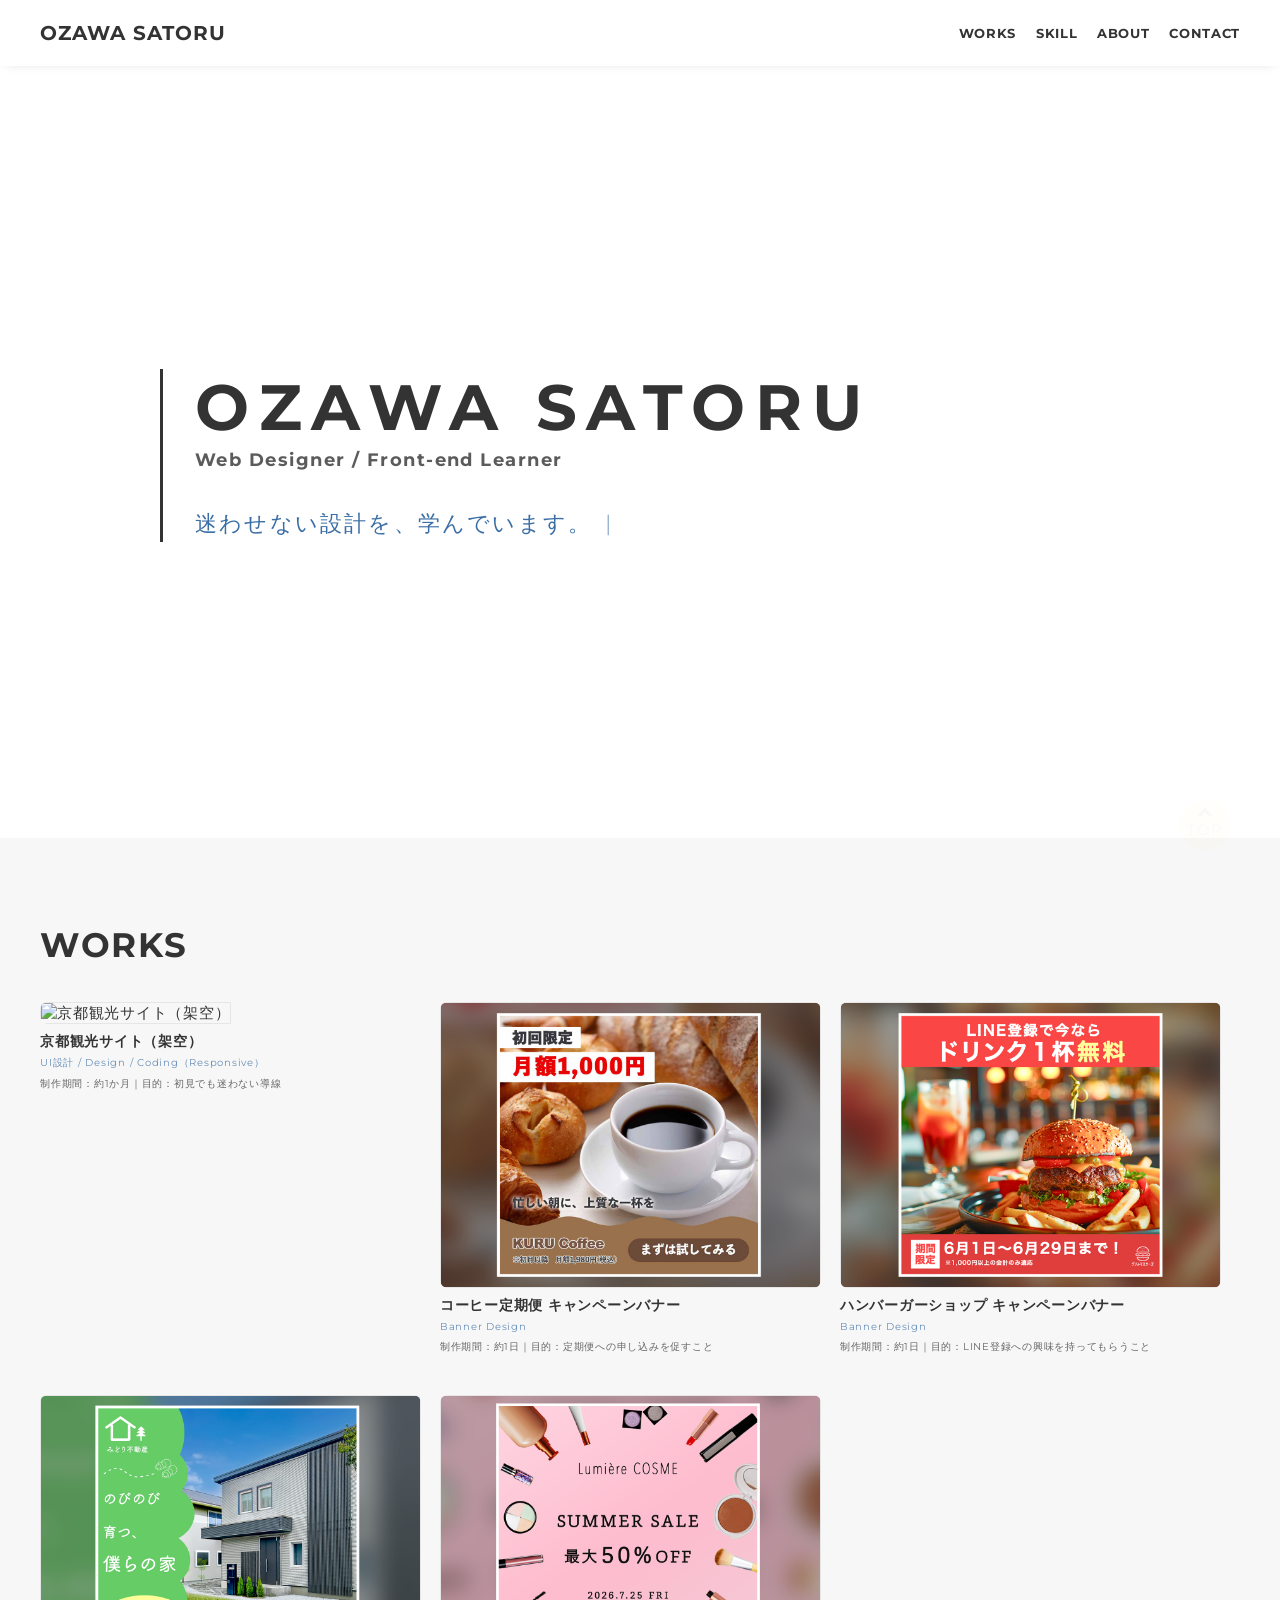
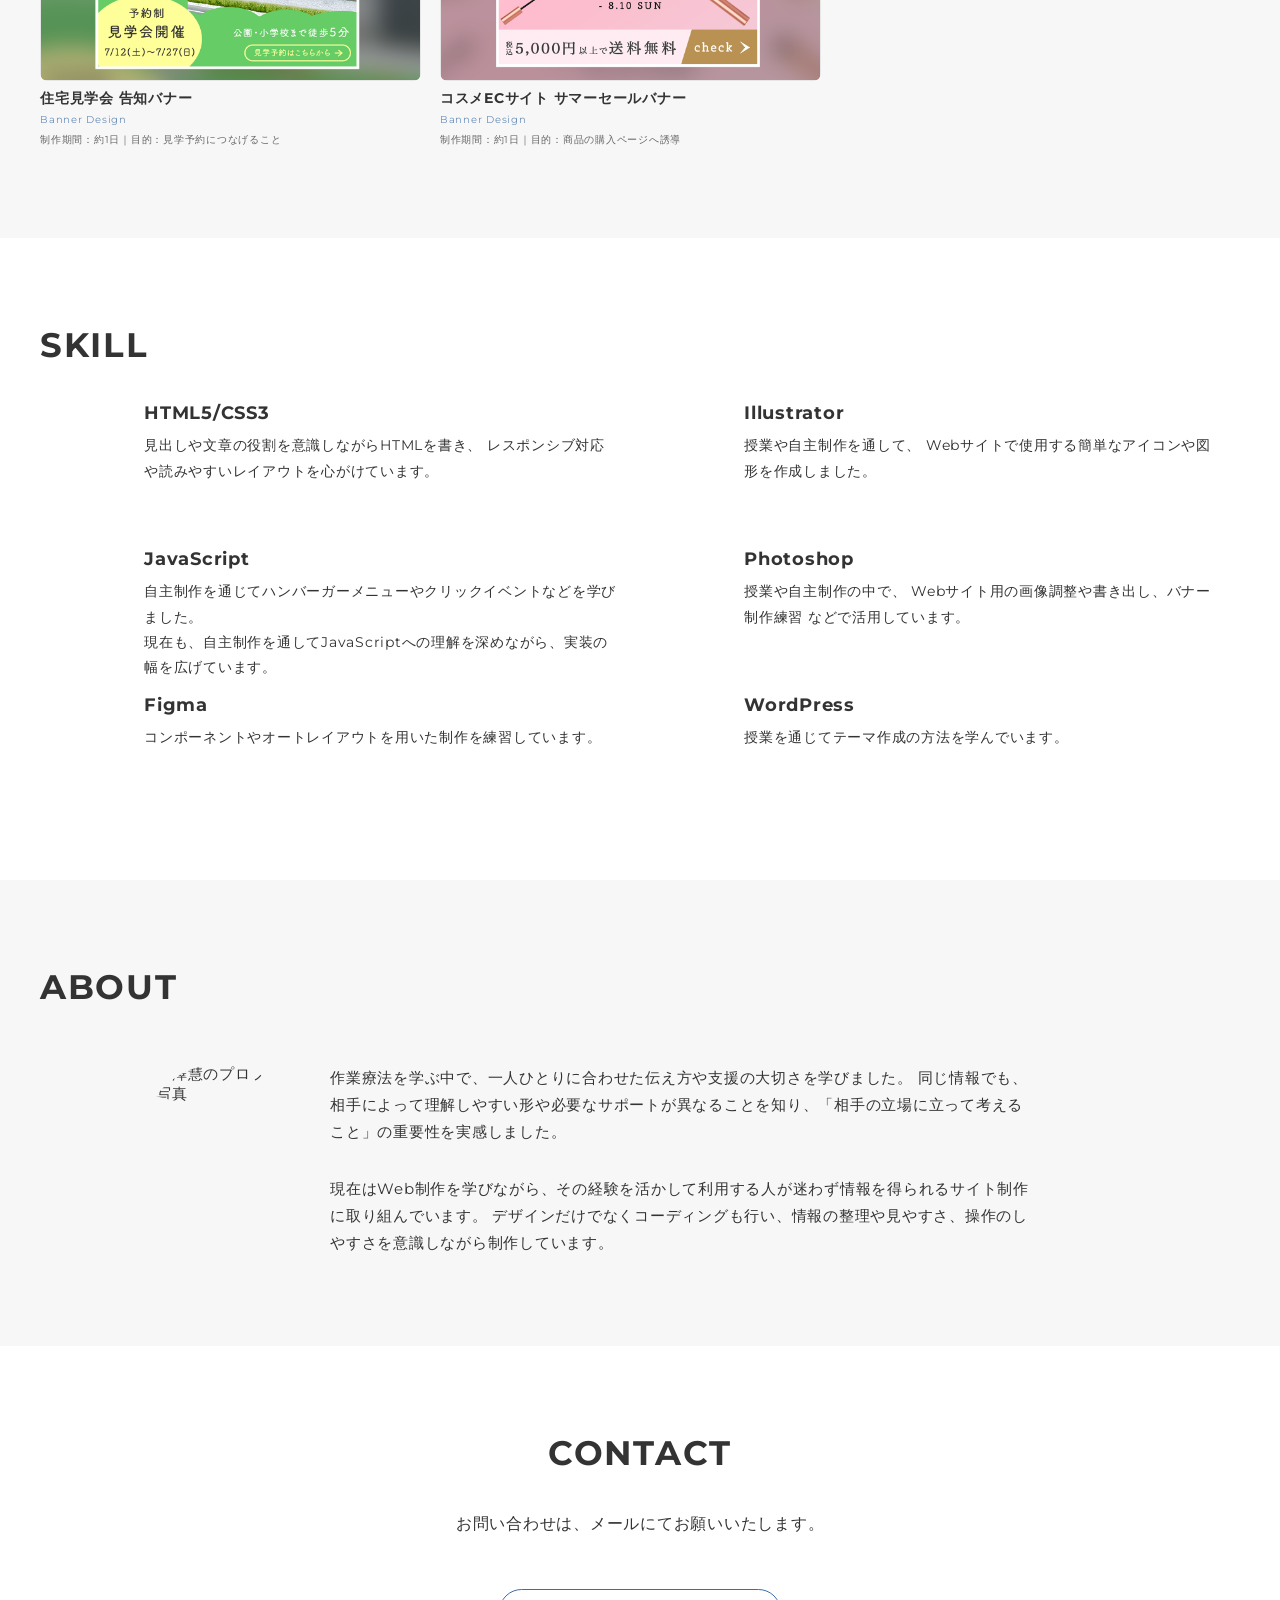
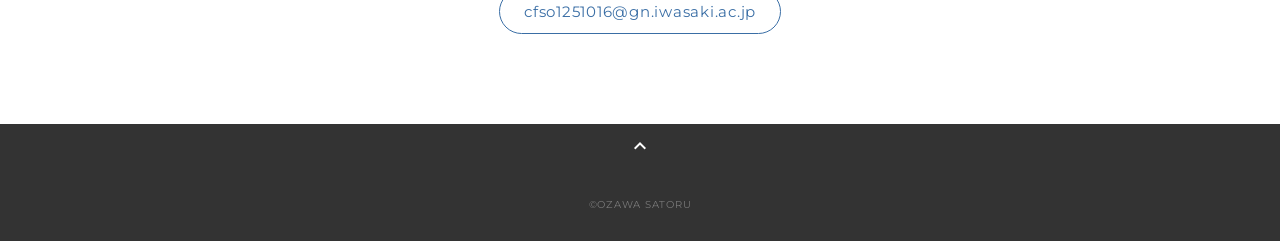
==== commit 7031d84c: "Update index.html" ====
--- a/index.html
+++ b/index.html
@@ -121,7 +121,7 @@
                   <p class="skill-text">
                     自主制作を通じてハンバーガーメニューやクリックイベントなどを学びました。<br>
                     現在も、自主制作を通してJavaScriptへの理解を深めながら、実装の幅を広げています。
-                    
+
                   </p>
                 </div>
               </div>
@@ -187,7 +187,7 @@
           <p>
             作業療法を学ぶ中で、一人ひとりに合わせた伝え方や支援の大切さを学びました。
             同じ情報でも、相手によって理解しやすい形や必要なサポートが異なることを知り、「相手の立場に立って考えること」の重要性を実感しました。
-            
+
           </p>
           <p>
             現在はWeb制作を学びながら、その経験を活かして利用する人が迷わず情報を得られるサイト制作に取り組んでいます。
@@ -224,9 +224,8 @@
   <!-- /footer -->
 
   </div>
-  <script src="https://code.jquery.com/jquery-4.0.0.min.js"
-    integrity="sha256-OaVG6prZf4v69dPg6PhVattBXkcOWQB62pdZ3ORyrao=" crossorigin="anonymous"></script>
-  <script type='text/javascript' src="js/script.js"></script>
+  <script src="https://ajax.googleapis.com/ajax/libs/jquery/3.5.1/jquery.min.js"></script>
+  <script src="js/script.js"></script>
 </body>
 
 </html>
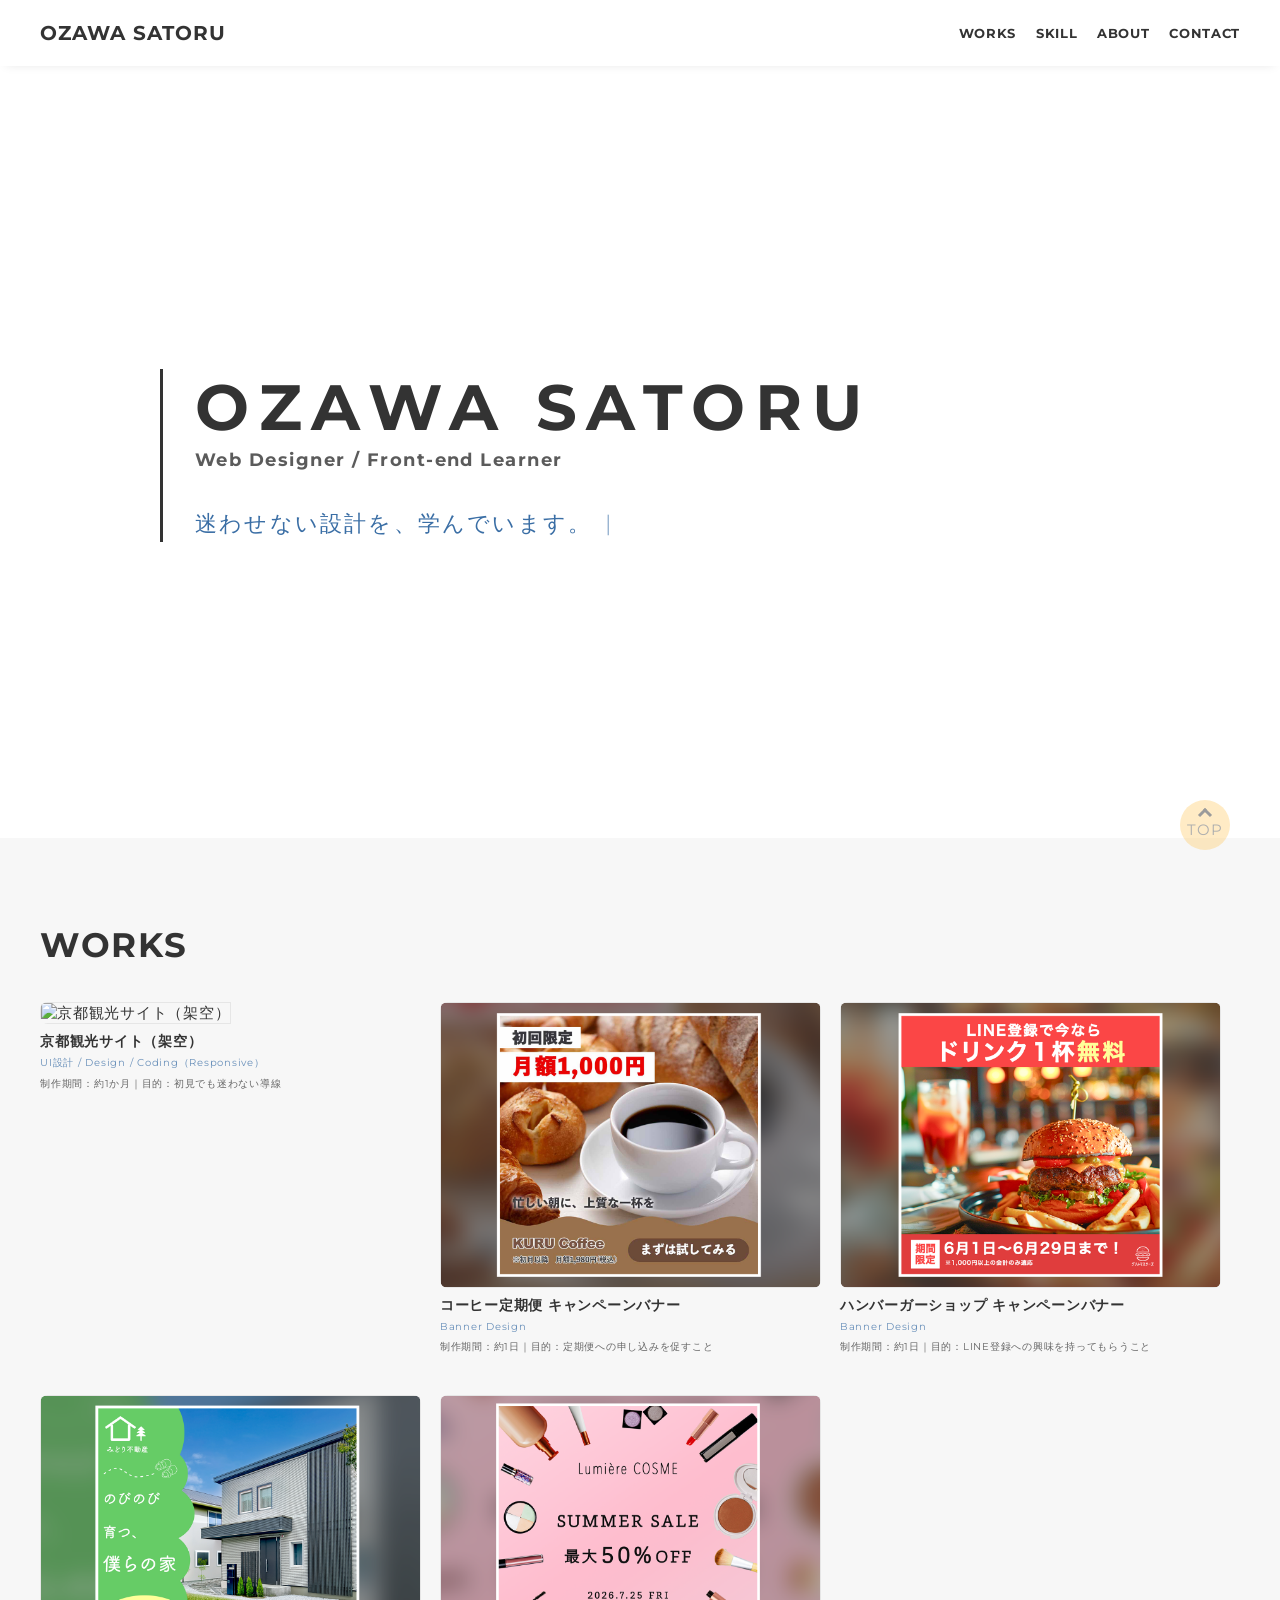
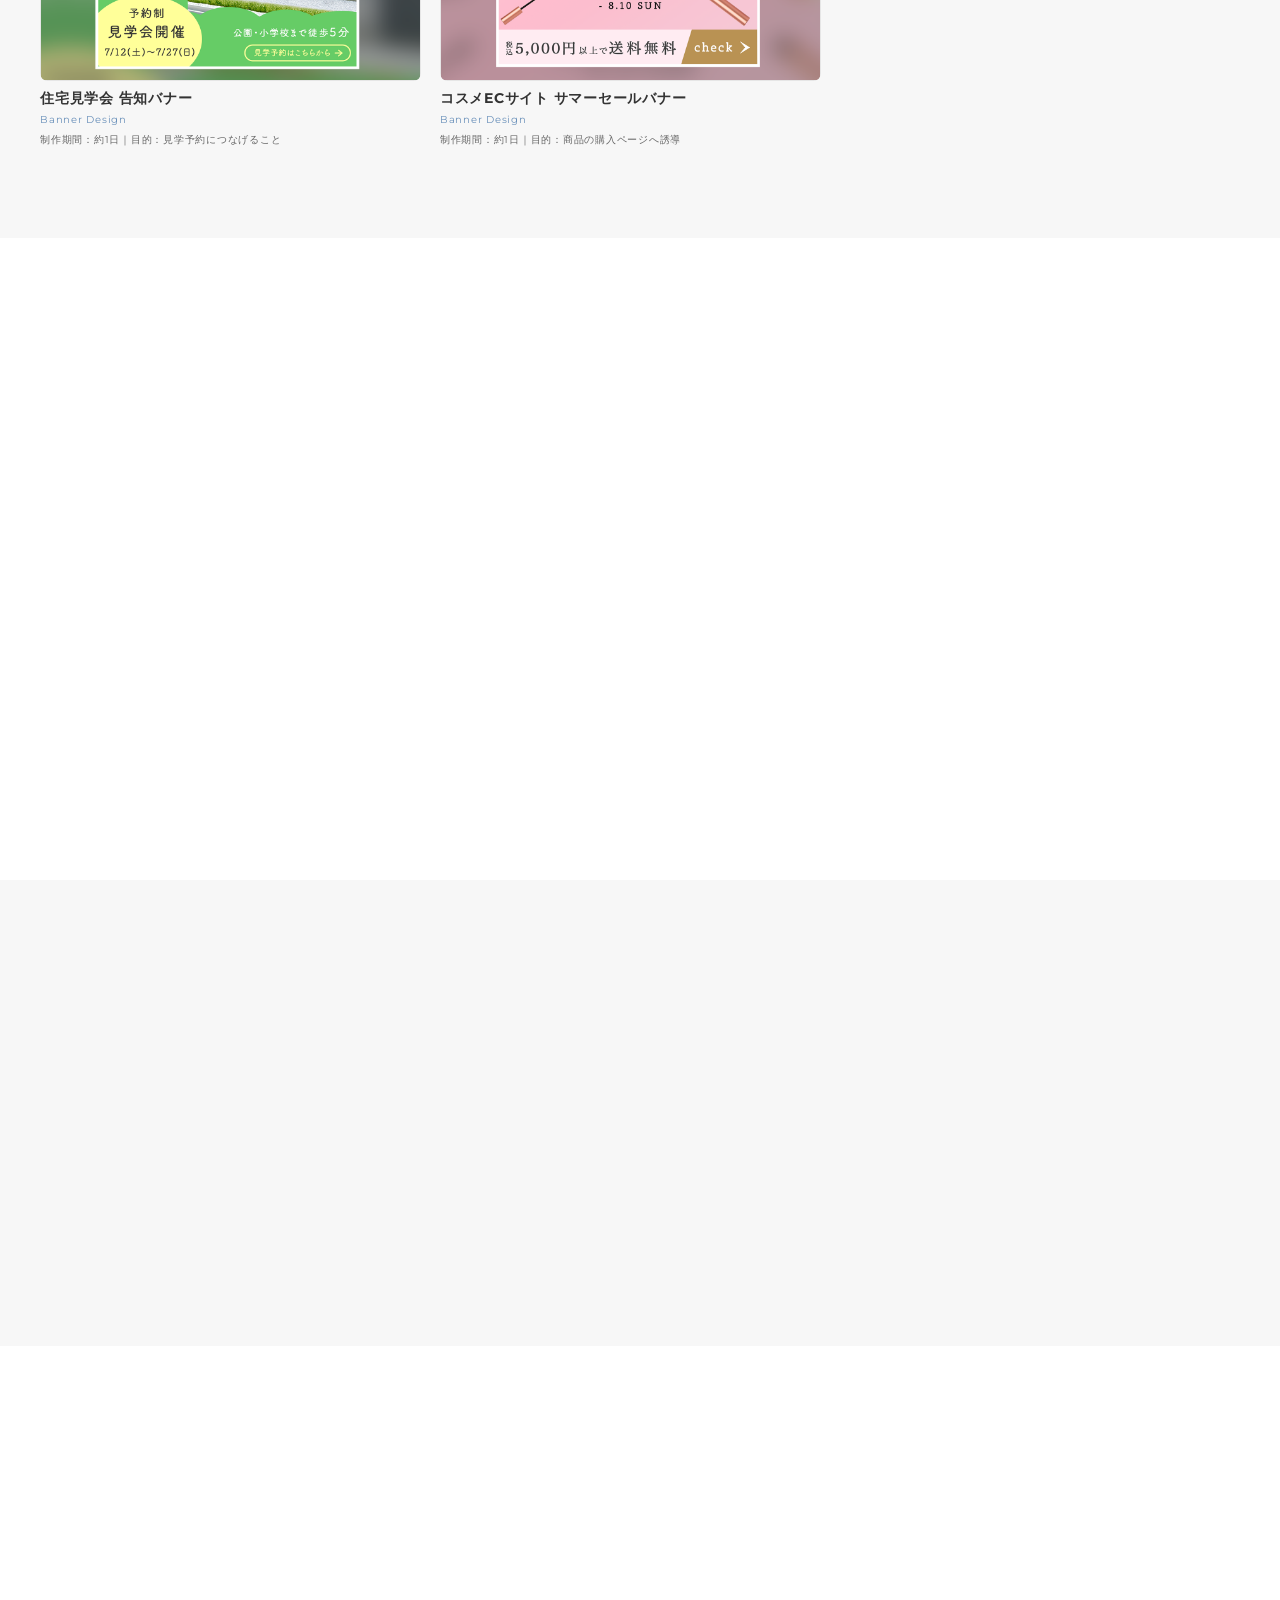
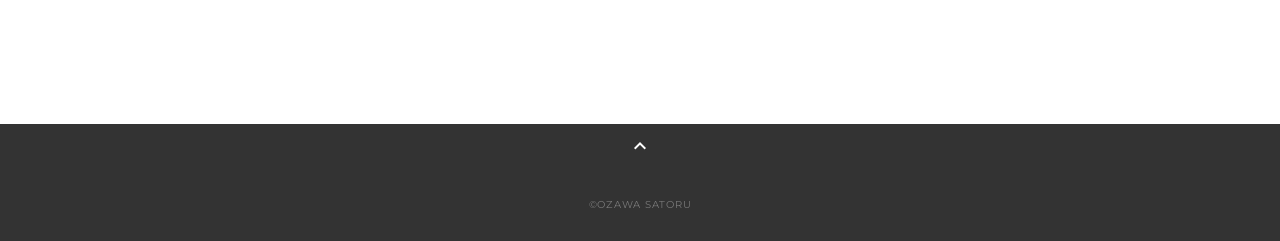
==== commit 54096ee2: "Add custom skill icons" ====
--- a/index.html
+++ b/index.html
@@ -105,7 +105,7 @@
             <div class="skill-group">
 
               <div class="skill-item scroll_show_up">
-                <p class="skill-img"><img src="img/icon_skill.png" alt=""></p>
+                <p class="skill-img"><img src="img/skill_icon_01.png" alt=""></p>
                 <div class="skill-body">
                   <h3 class="skill-name">HTML5/CSS3</h3>
                   <p class="skill-text">
@@ -115,19 +115,19 @@
               </div>
 
               <div class="skill-item scroll_show_up">
-                <p class="skill-img"><img src="img/icon_skill.png" alt=""></p>
+                <p class="skill-img"><img src="img/skill_icon_02.png" alt=""></p>
                 <div class="skill-body">
                   <h3 class="skill-name">JavaScript</h3>
                   <p class="skill-text">
                     自主制作を通じてハンバーガーメニューやクリックイベントなどを学びました。<br>
-                    現在も、自主制作を通してJavaScriptへの理解を深めながら、実装の幅を広げています。
+                    現在も、自主制作を通して、実装の幅を広げています。
 
                   </p>
                 </div>
               </div>
 
               <div class="skill-item scroll_show_up">
-                <p class="skill-img"><img src="img/icon_skill.png" alt=""></p>
+                <p class="skill-img"><img src="img/skill_icon_03.png" alt=""></p>
                 <div class="skill-body">
                   <h3 class="skill-name">Figma</h3>
                   <p class="skill-text">
@@ -138,7 +138,7 @@
 
             <div class="skill-group">
               <div class="skill-item scroll_show_up">
-                <p class="skill-img"><img src="img/icon_skill.png" alt=""></p>
+                <p class="skill-img"><img src="img/skill_icon_04.png" alt=""></p>
                 <div class="skill-body">
                   <h3 class="skill-name">Illustrator</h3>
                   <p class="skill-text">
@@ -148,7 +148,7 @@
               </div>
 
               <div class="skill-item scroll_show_up">
-                <p class="skill-img"><img src="img/icon_skill.png" alt=""></p>
+                <p class="skill-img"><img src="img/skill_icon_05.png" alt=""></p>
                 <div class="skill-body">
                   <h3 class="skill-name">Photoshop</h3>
                   <p class="skill-text">
@@ -159,7 +159,7 @@
               </div>
 
               <div class="skill-item scroll_show_up">
-                <p class="skill-img"><img src="img/icon_skill.png" alt=""></p>
+                <p class="skill-img"><img src="img/skill_icon_06.png" alt=""></p>
                 <div class="skill-body">
                   <h3 class="skill-name">WordPress</h3>
                   <p class="skill-text">
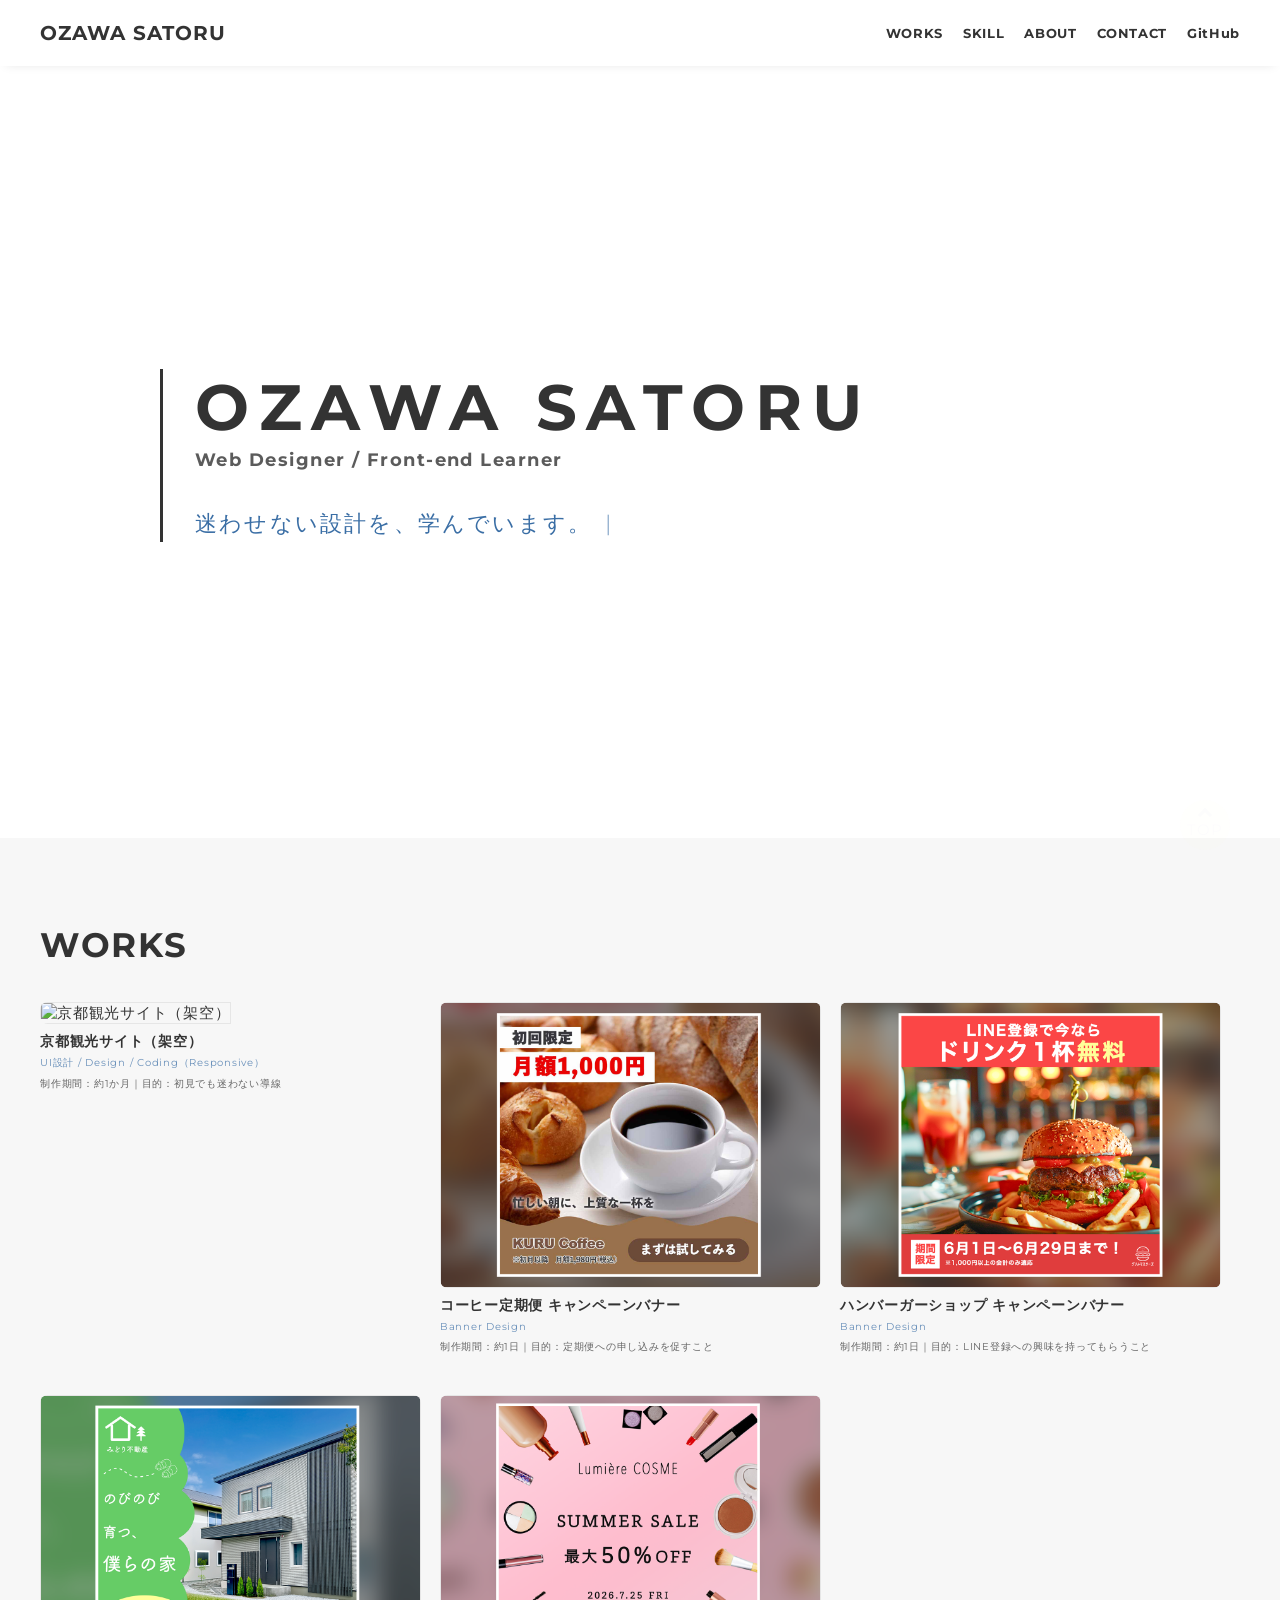
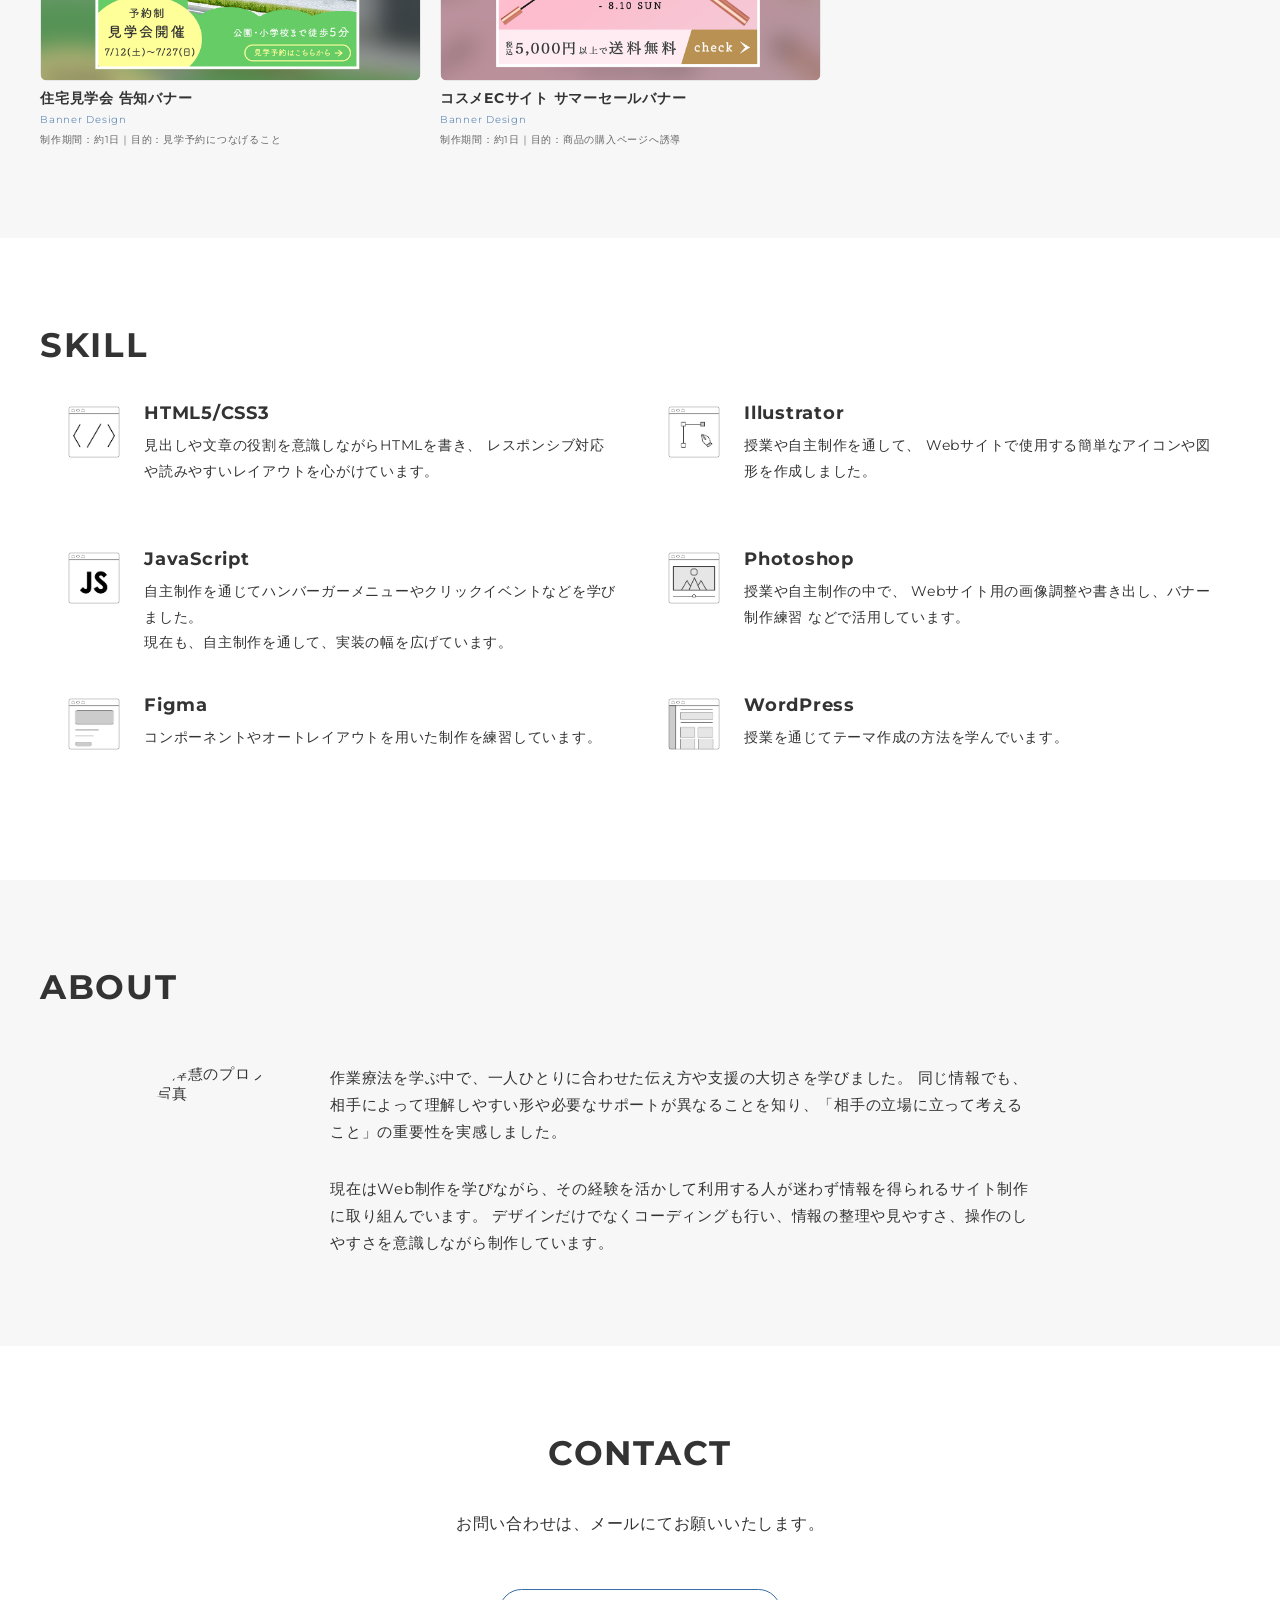
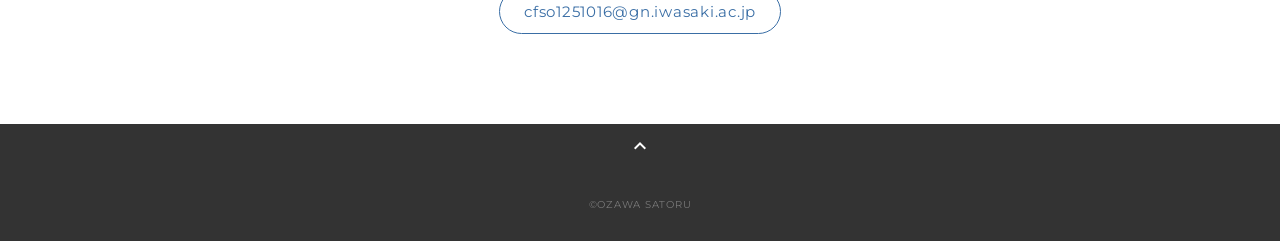
==== commit bb1aa553: "Add GitHub profile link to header" ====
--- a/index.html
+++ b/index.html
@@ -34,6 +34,7 @@
             <li class="gnav-item"><a href="#skill">SKILL</a></li>
             <li class="gnav-item"><a href="#about">ABOUT</a></li>
             <li class="gnav-item"><a href="#contact">CONTACT</a></li>
+            <li class="gnav-item"><a href="https://github.com/n1251016">GitHub</a></li>
           </ul>
         </nav>
       </div>
